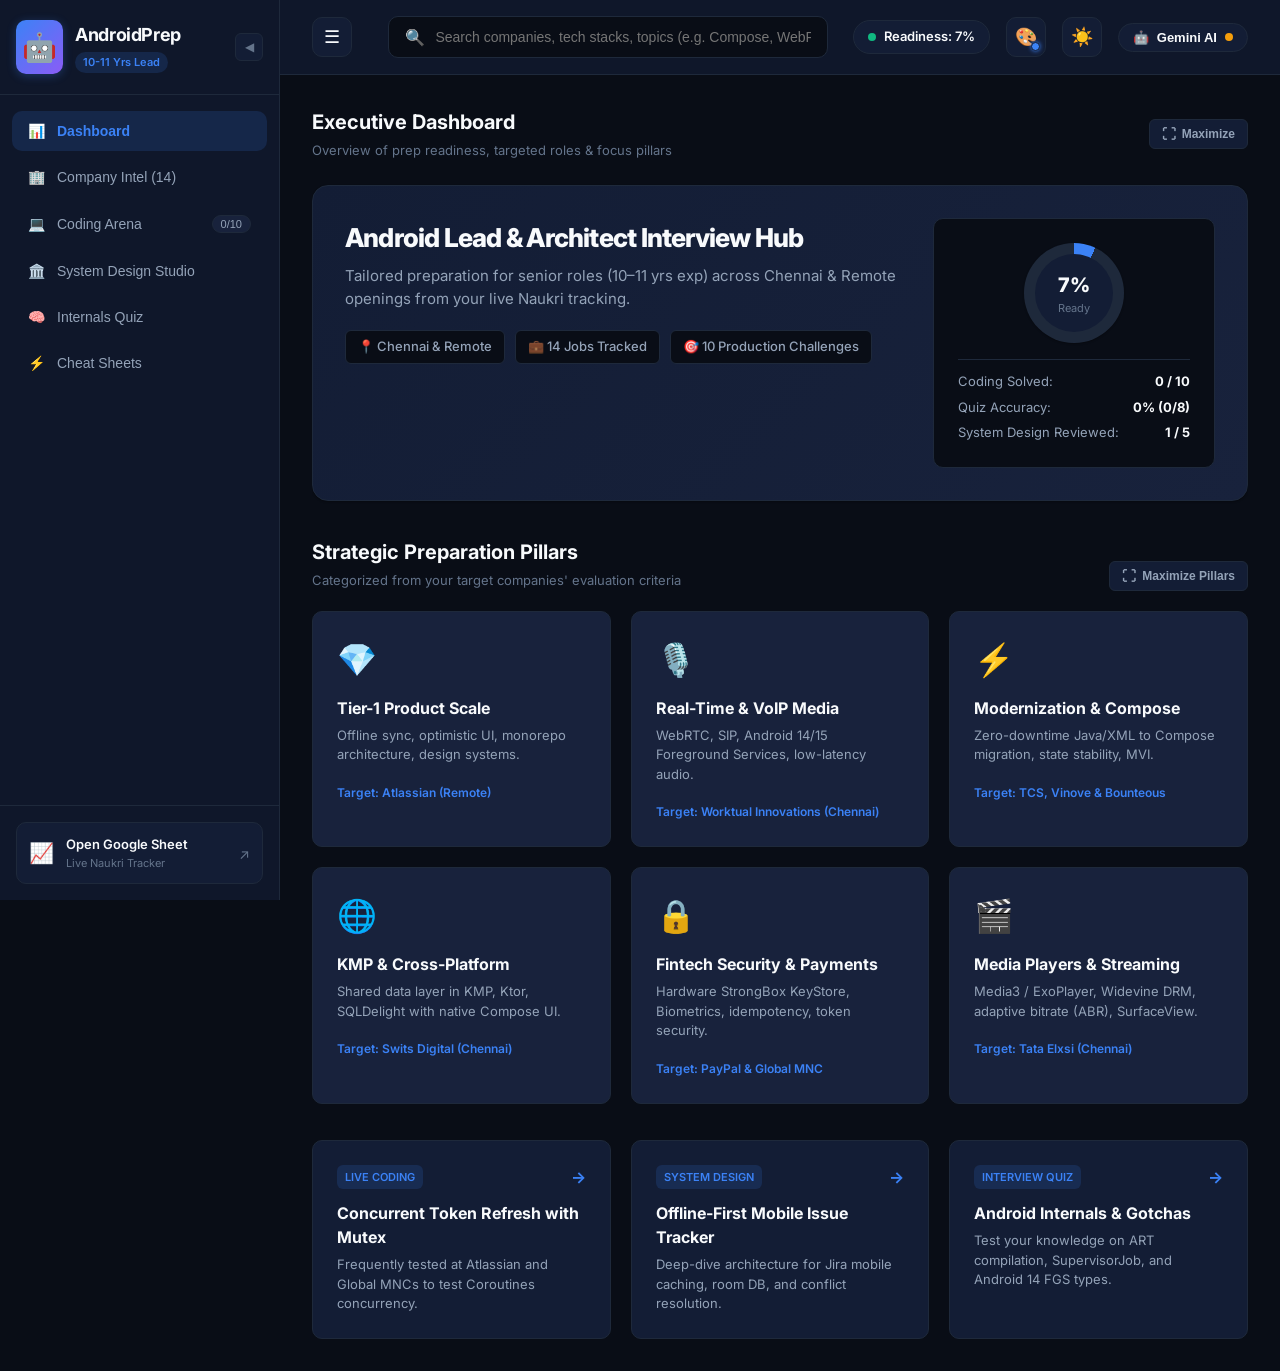
==== android_prep_app/index.html @ 3e5e05a3 "fix(gemini): update model to gemini-2.5-flash-lite, add header auth and local proxy fallback" ====
<!DOCTYPE html>
<html lang="en" data-theme="dark">
<head>
  <meta charset="UTF-8">
  <meta name="viewport" content="width=device-width, initial-scale=1.0, viewport-fit=cover">
  <title>Android Lead & Staff Interview Prep Studio</title>
  <link rel="stylesheet" href="styles.css?v=3">
  <link rel="preconnect" href="https://fonts.googleapis.com">
  <link rel="preconnect" href="https://fonts.gstatic.com" crossorigin>
  <link href="https://fonts.googleapis.com/css2?family=Inter:wght@400;500;600;700;800&family=JetBrains+Mono:wght@400;500;700&display=swap" rel="stylesheet">
</head>
<body>
  <!-- App Layout Container -->
  <div class="app-layout">
    
    <!-- Sidebar Navigation -->
    <aside class="sidebar" id="appSidebar">
      <div class="sidebar-header">
        <div class="brand">
          <div class="brand-icon">🤖</div>
          <div class="brand-info">
            <h2>AndroidPrep</h2>
            <span class="badge badge-lead">10-11 Yrs Lead</span>
          </div>
        </div>
        <button id="sidebarCollapseBtn" class="sidebar-toggle-btn" title="Collapse sidebar menu (Alt+B)" aria-label="Collapse sidebar" onclick="toggleSidebar()">
          <span class="toggle-icon">◀</span>
        </button>
      </div>

      <nav class="nav-menu" role="tablist">
        <button class="nav-item active" data-tab="dashboard" role="tab" aria-selected="true" title="Dashboard" data-tooltip="Dashboard" onclick="switchTab('dashboard')">
          <span class="nav-icon">📊</span>
          <span class="nav-label"><span class="full-label">Dashboard</span><span class="short-label">Home</span></span>
        </button>
        <button class="nav-item" data-tab="companies" role="tab" aria-selected="false" title="Company Intel" data-tooltip="Company Intel" onclick="switchTab('companies')">
          <span class="nav-icon">🏢</span>
          <span class="nav-label"><span class="full-label" id="companyNavLabel">Company Intel (14)</span><span class="short-label">Intel</span></span>
        </button>
        <button class="nav-item" data-tab="coding" role="tab" aria-selected="false" title="Coding Arena" data-tooltip="Coding Arena" onclick="switchTab('coding')">
          <span class="nav-icon">💻</span>
          <span class="nav-label"><span class="full-label">Coding Arena</span><span class="short-label">Coding</span></span>
          <span class="nav-counter" id="solvedCounter">0/10</span>
        </button>
        <button class="nav-item" data-tab="system-design" role="tab" aria-selected="false" title="System Design Studio" data-tooltip="System Design" onclick="switchTab('system-design')">
          <span class="nav-icon">🏛️</span>
          <span class="nav-label"><span class="full-label">System Design Studio</span><span class="short-label">Design</span></span>
        </button>
        <button class="nav-item" data-tab="quiz" role="tab" aria-selected="false" title="Internals Quiz" data-tooltip="Internals Quiz" onclick="switchTab('quiz')">
          <span class="nav-icon">🧠</span>
          <span class="nav-label"><span class="full-label">Internals Quiz</span><span class="short-label">Quiz</span></span>
        </button>
        <button class="nav-item" data-tab="cheatsheet" role="tab" aria-selected="false" title="Cheat Sheets" data-tooltip="Cheat Sheets" onclick="switchTab('cheatsheet')">
          <span class="nav-icon">⚡</span>
          <span class="nav-label"><span class="full-label">Cheat Sheets</span><span class="short-label">Cheats</span></span>
        </button>
      </nav>

      <div class="sidebar-footer">
        <a href="https://docs.google.com/spreadsheets/d/1YkA9gZH8PYWQV1GyPNQLYX9Eh6oAXiYPw1uWs2oLaDw/edit" target="_blank" rel="noopener noreferrer" class="sheet-link-btn" title="Open Google Sheet">
          <span class="sheet-icon">📈</span>
          <div class="sheet-text">
            <strong>Open Google Sheet</strong>
            <small>Live Naukri Tracker</small>
          </div>
          <span class="ext-arrow">↗</span>
        </a>
      </div>
    </aside>

    <!-- Main Content Area -->
    <main class="main-content">
      
      <!-- Top Action Bar -->
      <header class="top-bar">
        <button id="topbarMenuBtn" class="icon-btn topbar-menu-btn" title="Toggle Navigation Sidebar (Alt+B)" aria-label="Toggle Sidebar" onclick="toggleSidebar()">
          <span class="hamburger-icon">☰</span>
        </button>

        <div class="mobile-brand-bar">
          <div class="brand">
            <div class="brand-icon">🤖</div>
            <div class="brand-info">
              <h2>AndroidPrep</h2>
              <span class="badge badge-lead">10-11 Yrs Lead</span>
            </div>
          </div>
          <a href="https://docs.google.com/spreadsheets/d/1YkA9gZH8PYWQV1GyPNQLYX9Eh6oAXiYPw1uWs2oLaDw/edit" target="_blank" rel="noopener noreferrer" class="mobile-sheet-btn" title="Open Google Sheet">
            <span>📈 Sheet</span>
            <span>↗</span>
          </a>
        </div>

        <div class="search-box">
          <span class="search-icon">🔍</span>
          <input type="text" id="globalSearch" placeholder="Search companies, tech stacks, topics (e.g. Compose, WebRTC, KMP)...">
        </div>

        <div class="top-actions">
          <div class="readiness-pill">
            <span class="pulse-dot"></span>
            <span id="readinessScoreText">Readiness: 35%</span>
          </div>

          <!-- Color Palette Picker Dropdown -->
          <div class="palette-picker-wrapper">
            <button id="palettePickerBtn" class="icon-btn palette-btn" title="Choose Color Theme" aria-label="Choose Color Theme" aria-expanded="false" onclick="togglePaletteDropdown(event)">
              <span class="palette-icon">🎨</span>
              <span class="current-color-dot" id="currentColorDot"></span>
            </button>
            <div class="palette-dropdown" id="paletteDropdown" role="menu" aria-label="Color Variations">
              <div class="palette-dropdown-header">Color Variation</div>
              <div class="palette-options">
                <button class="palette-option-btn active" data-palette="blue" role="menuitem" onclick="setThemeColor('blue')">
                  <span class="palette-swatch" style="background: #3b82f6;"></span>
                  <span class="palette-label">Tech Blue</span>
                  <span class="palette-check">✓</span>
                </button>
                <button class="palette-option-btn" data-palette="emerald" role="menuitem" onclick="setThemeColor('emerald')">
                  <span class="palette-swatch" style="background: #10b981;"></span>
                  <span class="palette-label">Android Emerald</span>
                  <span class="palette-check">✓</span>
                </button>
                <button class="palette-option-btn" data-palette="violet" role="menuitem" onclick="setThemeColor('violet')">
                  <span class="palette-swatch" style="background: #a855f7;"></span>
                  <span class="palette-label">Jetpack Violet</span>
                  <span class="palette-check">✓</span>
                </button>
                <button class="palette-option-btn" data-palette="amber" role="menuitem" onclick="setThemeColor('amber')">
                  <span class="palette-swatch" style="background: #f59e0b;"></span>
                  <span class="palette-label">Sunset Amber</span>
                  <span class="palette-check">✓</span>
                </button>
                <button class="palette-option-btn" data-palette="rose" role="menuitem" onclick="setThemeColor('rose')">
                  <span class="palette-swatch" style="background: #f43f5e;"></span>
                  <span class="palette-label">Crimson Rose</span>
                  <span class="palette-check">✓</span>
                </button>
                <button class="palette-option-btn" data-palette="cyan" role="menuitem" onclick="setThemeColor('cyan')">
                  <span class="palette-swatch" style="background: #06b6d4;"></span>
                  <span class="palette-label">Cyber Cyan</span>
                  <span class="palette-check">✓</span>
                </button>
              </div>
            </div>
          </div>
          
          <button id="themeToggleBtn" class="icon-btn" title="Toggle Theme" aria-label="Toggle Dark/Light Mode" onclick="toggleTheme()">
            <span class="theme-icon">🌙</span>
          </button>

          <button id="geminiKeyBtn" class="ai-key-btn" title="Configure Gemini API Key (BYOK)" aria-label="Configure Gemini API Key" onclick="openGeminiModal()">
            <span class="ai-btn-icon">🤖</span>
            <span class="ai-btn-label">Gemini AI</span>
            <span class="ai-status-indicator" id="geminiStatusDot" title="Key not configured"></span>
          </button>
        </div>
      </header>

      <!-- Views Wrapper -->
      <div class="views-wrapper">
        
        <!-- Tab 1: Dashboard -->
        <section id="dashboardView" class="view-panel active">
          <div class="view-section-header">
            <div>
              <h2 style="font-size: 20px; font-weight: 700;">Executive Dashboard</h2>
              <span style="font-size: 13px; color: var(--text-muted);">Overview of prep readiness, targeted roles & focus pillars</span>
            </div>
            <button class="section-maximize-btn" onclick="toggleMaximize('#dashboardView', 'Dashboard Overview')" title="Maximize Dashboard to Declutter">
              <span class="max-icon">⛶</span>
              <span class="max-label">Maximize</span>
            </button>
          </div>

          <div class="dashboard-hero">
            <div class="hero-content">
              <h1>Android Lead & Architect Interview Hub</h1>
              <p>Tailored preparation for senior roles (10–11 yrs exp) across Chennai & Remote openings from your live Naukri tracking.</p>
              <div class="hero-tags">
                <span class="tag">📍 Chennai & Remote</span>
                <span class="tag" id="heroJobsCount">💼 14 Jobs Tracked</span>
                <span class="tag">🎯 10 Production Challenges</span>
              </div>
            </div>
            <div class="readiness-card">
              <div class="progress-circle" id="dashboardProgressRing">
                <div class="progress-inner">
                  <span class="progress-value" id="progressPercent">0%</span>
                  <span class="progress-label">Ready</span>
                </div>
              </div>
              <div class="progress-stats">
                <div class="stat-row"><span>Coding Solved:</span> <strong id="statCodingCount">0 / 10</strong></div>
                <div class="stat-row"><span>Quiz Accuracy:</span> <strong id="statQuizScore">0%</strong></div>
                <div class="stat-row"><span>System Design Reviewed:</span> <strong id="statHldCount">0 / 5</strong></div>
              </div>
            </div>
          </div>

          <!-- Strategic Pillars Grid -->
          <div class="section-title" style="display: flex; justify-content: space-between; align-items: flex-end; flex-wrap: wrap; gap: 8px;">
            <div>
              <h3>Strategic Preparation Pillars</h3>
              <span class="subtext">Categorized from your target companies' evaluation criteria</span>
            </div>
            <button class="section-maximize-btn" onclick="toggleMaximize('.pillars-grid', 'Strategic Preparation Pillars')" title="Maximize Strategic Pillars">
              <span class="max-icon">⛶</span> Maximize Pillars
            </button>
          </div>

          <div class="pillars-grid">
            <div class="pillar-card" data-filter="Tier-1 Product">
              <div class="pillar-icon">💎</div>
              <h4>Tier-1 Product Scale</h4>
              <p>Offline sync, optimistic UI, monorepo architecture, design systems.</p>
              <span class="pillar-target">Target: Atlassian (Remote)</span>
            </div>
            <div class="pillar-card" data-filter="VoIP / SIP">
              <div class="pillar-icon">🎙️</div>
              <h4>Real-Time & VoIP Media</h4>
              <p>WebRTC, SIP, Android 14/15 Foreground Services, low-latency audio.</p>
              <span class="pillar-target">Target: Worktual Innovations (Chennai)</span>
            </div>
            <div class="pillar-card" data-filter="Compose Migration">
              <div class="pillar-icon">⚡</div>
              <h4>Modernization & Compose</h4>
              <p>Zero-downtime Java/XML to Compose migration, state stability, MVI.</p>
              <span class="pillar-target">Target: TCS, Vinove & Bounteous</span>
            </div>
            <div class="pillar-card" data-filter="Kotlin Multiplatform">
              <div class="pillar-icon">🌐</div>
              <h4>KMP & Cross-Platform</h4>
              <p>Shared data layer in KMP, Ktor, SQLDelight with native Compose UI.</p>
              <span class="pillar-target">Target: Swits Digital (Chennai)</span>
            </div>
            <div class="pillar-card" data-filter="Fintech Security">
              <div class="pillar-icon">🔒</div>
              <h4>Fintech Security & Payments</h4>
              <p>Hardware StrongBox KeyStore, Biometrics, idempotency, token security.</p>
              <span class="pillar-target">Target: PayPal & Global MNC</span>
            </div>
            <div class="pillar-card" data-filter="ExoPlayer">
              <div class="pillar-icon">🎬</div>
              <h4>Media Players & Streaming</h4>
              <p>Media3 / ExoPlayer, Widevine DRM, adaptive bitrate (ABR), SurfaceView.</p>
              <span class="pillar-target">Target: Tata Elxsi (Chennai)</span>
            </div>
          </div>

          <!-- Quick Actions Grid -->
          <div class="quick-actions-grid">
            <div class="action-card" onclick="switchTab('coding')">
              <div class="action-header">
                <span class="action-badge">Live Coding</span>
                <span class="action-arrow">→</span>
              </div>
              <h4>Concurrent Token Refresh with Mutex</h4>
              <p>Frequently tested at Atlassian and Global MNCs to test Coroutines concurrency.</p>
            </div>

            <div class="action-card" onclick="switchTab('system-design')">
              <div class="action-header">
                <span class="action-badge">System Design</span>
                <span class="action-arrow">→</span>
              </div>
              <h4>Offline-First Mobile Issue Tracker</h4>
              <p>Deep-dive architecture for Jira mobile caching, room DB, and conflict resolution.</p>
            </div>

            <div class="action-card" onclick="switchTab('quiz')">
              <div class="action-header">
                <span class="action-badge">Interview Quiz</span>
                <span class="action-arrow">→</span>
              </div>
              <h4>Android Internals & Gotchas</h4>
              <p>Test your knowledge on ART compilation, SupervisorJob, and Android 14 FGS types.</p>
            </div>
          </div>
        </section>

        <!-- Tab 2: Company Intel -->
        <section id="companiesView" class="view-panel">
          <div class="view-header">
            <div>
              <h2>Target Companies & Interview Pipelines</h2>
              <p>Round-by-round interview stages, targeted tech stack, and evaluation criteria for each firm.</p>
            </div>
            <div class="filter-controls">
              <select id="companyLocationFilter" class="select-dropdown">
                <option value="all">All Locations</option>
                <option value="Remote">Remote Only</option>
                <option value="Chennai">Chennai Only</option>
              </select>
              <select id="companyPriorityFilter" class="select-dropdown">
                <option value="all">All Priorities</option>
                <option value="Top Priority">Top Priority (Staff Track)</option>
                <option value="High">High Priority Only</option>
                <option value="Medium-High">Medium-High</option>
              </select>
              <button class="section-maximize-btn" onclick="toggleMaximize('#companiesView', 'Company Intel & Pipelines')" title="Maximize Company Intel to Declutter">
                <span class="max-icon">⛶</span>
                <span class="max-label">Maximize</span>
              </button>
            </div>
          </div>

          <div class="companies-grid" id="companiesContainer">
            <!-- Dynamically populated via app.js -->
          </div>
        </section>

        <!-- Tab 3: Coding Arena -->
        <section id="codingView" class="view-panel">
          <div class="view-section-header">
            <div>
              <h2 style="font-size: 20px; font-weight: 700;">Lead Coding Arena</h2>
              <span style="font-size: 13px; color: var(--text-muted);">Production Kotlin challenges: Concurrency, Coroutines, Custom Modifiers</span>
            </div>
            <button class="section-maximize-btn" onclick="toggleMaximize('#codingView', 'Coding Arena')" title="Maximize Coding Arena View">
              <span class="max-icon">⛶</span>
              <span class="max-label">Maximize View</span>
            </button>
          </div>

          <div class="coding-layout">
            <!-- Problem Selector Sidebar -->
            <div class="challenge-sidebar">
              <div class="challenge-header">
                <h3>Lead Coding Challenges</h3>
                <span class="challenge-subtitle">Real-world production problems</span>
              </div>
              <div class="challenge-list" id="challengeList">
                <!-- Dynamically populated -->
              </div>
            </div>

            <!-- Coding Playground Area -->
            <div class="challenge-main" id="challengeMain">
              <!-- Dynamically populated based on active challenge -->
            </div>
          </div>
        </section>

        <!-- Tab 4: System Design Studio -->
        <section id="system-designView" class="view-panel">
          <div class="view-header">
            <div>
              <h2>Mobile High-Level System Design (HLD)</h2>
              <p>Production architectural blueprints, layered design, and trade-off considerations.</p>
            </div>
            <div style="display: flex; gap: 10px; align-items: center; flex-wrap: wrap;">
              <div class="hld-tabs" id="hldTabs">
                <!-- Dynamically populated -->
              </div>
              <button class="section-maximize-btn" onclick="toggleMaximize('#system-designView', 'System Design Studio')" title="Maximize System Design Studio">
                <span class="max-icon">⛶</span>
                <span class="max-label">Maximize View</span>
              </button>
            </div>
          </div>

          <div class="hld-content-area" id="hldContent">
            <!-- Dynamically populated -->
          </div>
        </section>

        <!-- Tab 5: Internals Quiz -->
        <section id="quizView" class="view-panel">
          <div class="quiz-container">
            <div class="quiz-header">
              <div>
                <h2>Android & Kotlin Lead Interview Quiz</h2>
                <p>Timed mock assessment on runtime internals, coroutines semantics, and memory profiling.</p>
              </div>
              <div style="display: flex; gap: 10px; align-items: center;">
                <div class="quiz-score-badge" id="quizStatusBadge">
                  Question <span id="currentQuestionNum">1</span> of <span id="totalQuestionsNum">6</span>
                </div>
                <button class="section-maximize-btn" onclick="toggleMaximize('.quiz-container', 'Internals Quiz Exam Focus')" title="Maximize Quiz Exam to Declutter">
                  <span class="max-icon">⛶</span>
                  <span class="max-label">Focus Exam</span>
                </button>
              </div>
            </div>

            <div class="quiz-card" id="quizCard">
              <!-- Dynamically populated -->
            </div>
          </div>
        </section>

        <!-- Tab 6: Cheat Sheets -->
        <section id="cheatsheetView" class="view-panel">
          <div class="view-header">
            <div>
              <h2>Lead Engineer Fast Reference Cards</h2>
              <p>Key syntax, pitfalls, and architectural principles to review before an interview.</p>
            </div>
            <button class="section-maximize-btn" onclick="toggleMaximize('#cheatsheetView', 'Cheat Sheets Reference')" title="Maximize Cheat Sheets to Declutter">
              <span class="max-icon">⛶</span>
              <span class="max-label">Maximize</span>
            </button>
          </div>

          <div class="cheatsheet-grid">
            <div class="cheat-card" id="cheatCompose">
              <div class="cheat-header">
                <div style="display: flex; align-items: center; gap: 10px;">
                  <span class="cheat-icon">🔄</span>
                  <h3>Compose Stability & Skipping Rules</h3>
                </div>
                <button class="section-maximize-btn" onclick="toggleMaximize('#cheatCompose', 'Compose Stability & Skipping')" title="Maximize Card to Declutter">
                  <span class="max-icon">⛶</span>
                </button>
              </div>
              <ul class="cheat-list">
                <li><strong>List&lt;T&gt; is UNSTABLE:</strong> Standard interfaces cannot guarantee immutability. Use <code>ImmutableList&lt;T&gt;</code> or annotate data classes with <code>@Immutable</code>.</li>
                <li><strong>Unstable Lambdas:</strong> Inline lambdas recreate instances on every recomposition. Use <code>remember(key) { { action() } }</code> or method references.</li>
                <li><strong>derivedStateOf:</strong> Use when an input state updates frequently (e.g., scroll pixels) but the UI only cares about a threshold (e.g., <code>offset > 50</code>).</li>
                <li><strong>Phase Skipping:</strong> Defer state reads to Layout or Draw phase (using <code>Modifier.offset { ... }</code>) to bypass composition phase entirely.</li>
              </ul>
            </div>

            <div class="cheat-card" id="cheatCoroutines">
              <div class="cheat-header">
                <div style="display: flex; align-items: center; gap: 10px;">
                  <span class="cheat-icon">🧵</span>
                  <h3>Coroutines & Structured Concurrency</h3>
                </div>
                <button class="section-maximize-btn" onclick="toggleMaximize('#cheatCoroutines', 'Coroutines & Structured Concurrency')" title="Maximize Card to Declutter">
                  <span class="max-icon">⛶</span>
                </button>
              </div>
              <ul class="cheat-list">
                <li><strong>Job vs SupervisorJob:</strong> In standard <code>Job</code>, any child failure cancels the parent and siblings. <code>SupervisorJob</code> isolates failures to the failing child only.</li>
                <li><strong>CoroutineExceptionHandler:</strong> Only works on top-level root coroutines launched with <code>launch</code>; ignored if passed to child coroutines.</li>
                <li><strong>StateFlow vs SharedFlow:</strong> <code>StateFlow</code> always has an initial value, replays 1, and filters duplicates (distinctUntilChanged). <code>SharedFlow</code> is for one-time events without replay.</li>
                <li><strong>Mutex vs Synchronized:</strong> Always use <code>Mutex.withLock</code> in coroutines to suspend rather than block OS threads.</li>
              </ul>
            </div>

            <div class="cheat-card" id="cheatPlatform">
              <div class="cheat-header">
                <div style="display: flex; align-items: center; gap: 10px;">
                  <span class="cheat-icon">📱</span>
                  <h3>Android 14 & 15 Platform Changes</h3>
                </div>
                <button class="section-maximize-btn" onclick="toggleMaximize('#cheatPlatform', 'Android 14 & 15 Platform Changes')" title="Maximize Card to Declutter">
                  <span class="max-icon">⛶</span>
                </button>
              </div>
              <ul class="cheat-list">
                <li><strong>Strict FGS Types:</strong> Foreground Services MUST declare explicit <code>foregroundServiceType</code> in both AndroidManifest and in <code>startForeground()</code>.</li>
                <li><strong>16 KB Page Size:</strong> Android 15 introduces 16 KB memory page size support. Native C++/JNI libraries must be recompiled with 16KB alignment.</li>
                <li><strong>Predictive Back Animation:</strong> Requires <code>android:enableOnBackInvokedCallback="true"</code> and migrating to <code>BackHandler</code> in Compose.</li>
                <li><strong>Doze & App Standby:</strong> Network requests during Doze require high-priority FCM messages or expedited WorkManager jobs.</li>
              </ul>
            </div>

            <div class="cheat-card" id="cheatSecurity">
              <div class="cheat-header">
                <div style="display: flex; align-items: center; gap: 10px;">
                  <span class="cheat-icon">🛡️</span>
                  <h3>OWASP Mobile Top 10 Security Checklist</h3>
                </div>
                <button class="section-maximize-btn" onclick="toggleMaximize('#cheatSecurity', 'OWASP Mobile Top 10 Security')" title="Maximize Card to Declutter">
                  <span class="max-icon">⛶</span>
                </button>
              </div>
              <ul class="cheat-list">
                <li><strong>Android Keystore:</strong> Generate cryptographic AES-GCM keys inside hardware-backed TEE / StrongBox; never hardcode salt or keys in source code.</li>
                <li><strong>Certificate Pinning:</strong> Configure pin sets in <code>res/xml/network_security_config.xml</code> with backup pins to avoid app breakage on cert expiry.</li>
                <li><strong>Database Encryption:</strong> Use SQLCipher with Room DB, deriving the database encryption passphrase dynamically using Keystore.</li>
                <li><strong>Root & Anti-Tamper:</strong> Check for test-keys build tags, su binaries, and implement Play Integrity API for server-side attestation.</li>
              </ul>
            </div>
          </div>
        </section>

      </div>
    </main>

  </div>




  <!-- Gemini API Key Settings Dialog (BYOK) -->
  <dialog id="geminiModal" class="modal-dialog">
    <div class="modal-content">
      <div class="modal-header">
        <div class="modal-title">
          <span class="modal-icon">🤖</span>
          <div>
            <h3>Gemini AI Settings (Bring Your Own Key)</h3>
            <small style="color: var(--text-muted); font-size: 12px;">Zero server tracking. Key is kept strictly in your local browser.</small>
          </div>
        </div>
        <button type="button" class="modal-close-btn" id="closeGeminiModalBtn" aria-label="Close" onclick="closeGeminiModal()">&times;</button>
      </div>

      <div class="modal-body">
        <div class="ai-modal-intro">
          <p>
            Power interactive coding reviews, staff interview grilling, and concurrency deep-dives using <strong>Google Gemini API</strong>.
          </p>
          <div class="ai-security-callout">
            <span class="callout-icon">🔒</span>
            <div class="callout-text">
              <strong>100% Client-Side & Free Tier Compatible:</strong>
              Your API key is saved solely in your browser's <code>localStorage</code> and transmitted directly to Google's API endpoints. It is never stored on GitHub Pages or any intermediate server.
            </div>
          </div>
        </div>

        <div class="ai-form-group">
          <label for="geminiApiKeyInput">
            <strong>Gemini API Key:</strong>
            <a href="https://aistudio.google.com/app/apikey" target="_blank" rel="noopener noreferrer" class="ext-link">
              Get Free Key from Google AI Studio ↗
            </a>
          </label>
          <div class="ai-input-wrapper">
            <input type="password" id="geminiApiKeyInput" placeholder="AIzaSy..." autocomplete="off" spellcheck="false">
            <button type="button" class="btn-toggle-eye" id="toggleApiKeyVisibility" title="Show / Hide Key">👁️</button>
          </div>
          <span class="input-hint" id="apiKeyStatusHint">No key configured.</span>
        </div>

        <div class="ai-form-group">
          <label for="geminiModelSelect"><strong>Gemini Model:</strong></label>
          <select id="geminiModelSelect" class="ai-select">
            <option value="gemini-2.5-flash-lite">Gemini 2.5 Flash Lite (Recommended - Fast & Stable)</option>
            <option value="gemini-3-flash-preview">Gemini 3 Flash Preview (Next-Gen)</option>
            <option value="gemini-3.8-flash">Gemini 3.8 Flash (High Capability)</option>
            <option value="gemini-flash-latest">Gemini Flash Latest</option>
          </select>
        </div>

        <div id="geminiTestResult" class="ai-test-result" style="display: none;"></div>
      </div>

      <div class="modal-footer" style="display: flex; justify-content: space-between; align-items: center;">
        <button type="button" class="btn-sm btn-secondary" id="clearGeminiKeyBtn">Remove Key</button>
        <div style="display: flex; gap: 8px;">
          <button type="button" class="btn-sm btn-secondary" id="testGeminiKeyBtn">⚡ Test Connection</button>
          <button type="button" class="btn-sm btn-primary" id="saveGeminiKeyBtn">Save & Apply</button>
        </div>
      </div>
    </div>
  </dialog>

  <!-- Scripts -->
  <script src="data.js?v=1.0.2"></script>
  <script src="gemini-service.js?v=1.0.2"></script>
  <script src="app.js?v=1.0.2"></script>
</body>
</html>
---- android_prep_app/styles.css ----
/* Modern CSS Variables & Theming */
:root {
  --font-sans: 'Inter', -apple-system, BlinkMacSystemFont, 'Segoe UI', Roboto, sans-serif;
  --font-mono: 'JetBrains Mono', 'Fira Code', monospace;

  /* Light Theme */
  --bg-body: #f8fafc;
  --bg-sidebar: #ffffff;
  --bg-surface: #ffffff;
  --bg-card: #ffffff;
  --bg-code: #0f172a;
  --text-primary: #0f172a;
  --text-secondary: #475569;
  --text-muted: #94a3b8;
  --border: #e2e8f0;
  --border-focus: #2563eb;
  
  --accent-primary: #2563eb;
  --accent-hover: #1d4ed8;
  --accent-light: #eff6ff;
  --accent-glow: rgba(37, 99, 235, 0.25);
  --success: #10b981;
  --success-light: #ecfdf5;
  --warning: #f59e0b;
  --warning-light: #fffbeb;
  --danger: #ef4444;
  --danger-light: #fef2f2;
  
  --shadow-sm: 0 1px 2px 0 rgb(0 0 0 / 0.05);
  --shadow-md: 0 4px 6px -1px rgb(0 0 0 / 0.1), 0 2px 4px -2px rgb(0 0 0 / 0.1);
  --shadow-lg: 0 10px 15px -3px rgb(0 0 0 / 0.1), 0 4px 6px -4px rgb(0 0 0 / 0.1);
  --radius-sm: 6px;
  --radius-md: 10px;
  --radius-lg: 16px;
  --transition: all 0.2s cubic-bezier(0.4, 0, 0.2, 1);
}

/* Color Palettes - Light Theme */
:root[data-color="blue"], [data-color="blue"] {
  --accent-primary: #2563eb;
  --accent-hover: #1d4ed8;
  --accent-light: #eff6ff;
  --border-focus: #2563eb;
  --accent-glow: rgba(37, 99, 235, 0.25);
}
:root[data-color="emerald"], [data-color="emerald"] {
  --accent-primary: #059669;
  --accent-hover: #047857;
  --accent-light: #ecfdf5;
  --border-focus: #059669;
  --accent-glow: rgba(5, 150, 105, 0.25);
}
:root[data-color="violet"], [data-color="violet"] {
  --accent-primary: #7c3aed;
  --accent-hover: #6d28d9;
  --accent-light: #f5f3ff;
  --border-focus: #7c3aed;
  --accent-glow: rgba(124, 58, 237, 0.25);
}
:root[data-color="amber"], [data-color="amber"] {
  --accent-primary: #d97706;
  --accent-hover: #b45309;
  --accent-light: #fffbeb;
  --border-focus: #d97706;
  --accent-glow: rgba(217, 119, 6, 0.25);
}
:root[data-color="rose"], [data-color="rose"] {
  --accent-primary: #e11d48;
  --accent-hover: #be123c;
  --accent-light: #fff1f2;
  --border-focus: #e11d48;
  --accent-glow: rgba(225, 29, 72, 0.25);
}
:root[data-color="cyan"], [data-color="cyan"] {
  --accent-primary: #0891b2;
  --accent-hover: #0e7490;
  --accent-light: #ecfeff;
  --border-focus: #0891b2;
  --accent-glow: rgba(8, 145, 178, 0.25);
}

[data-theme="dark"] {
  --bg-body: #090d16;
  --bg-sidebar: #0f172a;
  --bg-surface: #131d35;
  --bg-card: #18223c;
  --bg-code: #070a13;
  --text-primary: #f8fafc;
  --text-secondary: #94a3b8;
  --text-muted: #64748b;
  --border: #1e293b;
  --border-focus: #60a5fa;

  --accent-primary: #3b82f6;
  --accent-hover: #60a5fa;
  --accent-light: rgba(59, 130, 246, 0.15);
  --accent-glow: rgba(59, 130, 246, 0.35);
  --success: #10b981;
  --success-light: rgba(16, 185, 129, 0.15);
  --warning: #f59e0b;
  --warning-light: rgba(245, 158, 11, 0.15);
  --danger: #ef4444;
  --danger-light: rgba(239, 68, 68, 0.15);

  --shadow-sm: 0 1px 2px 0 rgb(0 0 0 / 0.3);
  --shadow-md: 0 4px 6px -1px rgb(0 0 0 / 0.4);
  --shadow-lg: 0 10px 15px -3px rgb(0 0 0 / 0.5);
}

/* Color Palettes - Dark Theme */
[data-theme="dark"][data-color="blue"] {
  --accent-primary: #3b82f6;
  --accent-hover: #60a5fa;
  --accent-light: rgba(59, 130, 246, 0.15);
  --border-focus: #3b82f6;
  --accent-glow: rgba(59, 130, 246, 0.35);
}
[data-theme="dark"][data-color="emerald"] {
  --accent-primary: #10b981;
  --accent-hover: #34d399;
  --accent-light: rgba(16, 185, 129, 0.18);
  --border-focus: #10b981;
  --accent-glow: rgba(16, 185, 129, 0.35);
}
[data-theme="dark"][data-color="violet"] {
  --accent-primary: #a855f7;
  --accent-hover: #c084fc;
  --accent-light: rgba(168, 85, 247, 0.18);
  --border-focus: #a855f7;
  --accent-glow: rgba(168, 85, 247, 0.35);
}
[data-theme="dark"][data-color="amber"] {
  --accent-primary: #f59e0b;
  --accent-hover: #fbbf24;
  --accent-light: rgba(245, 158, 11, 0.18);
  --border-focus: #f59e0b;
  --accent-glow: rgba(245, 158, 11, 0.35);
}
[data-theme="dark"][data-color="rose"] {
  --accent-primary: #f43f5e;
  --accent-hover: #fb7185;
  --accent-light: rgba(244, 63, 94, 0.18);
  --border-focus: #f43f5e;
  --accent-glow: rgba(244, 63, 94, 0.35);
}
[data-theme="dark"][data-color="cyan"] {
  --accent-primary: #06b6d4;
  --accent-hover: #22d3ee;
  --accent-light: rgba(6, 182, 212, 0.18);
  --border-focus: #06b6d4;
  --accent-glow: rgba(6, 182, 212, 0.35);
}

/* Reset & Base */
*, *::before, *::after {
  box-sizing: border-box;
  margin: 0;
  padding: 0;
}

html {
  width: 100%;
  max-width: 100vw;
  overflow-x: hidden;
  -webkit-text-size-adjust: 100%;
}

body {
  font-family: var(--font-sans);
  background-color: var(--bg-body);
  color: var(--text-primary);
  line-height: 1.5;
  -webkit-font-smoothing: antialiased;
  width: 100%;
  max-width: 100vw;
  overflow-x: hidden;
  position: relative;
}

/* Layout */
.app-layout {
  display: flex;
  min-height: 100vh;
  width: 100%;
  max-width: 100vw;
  overflow-x: hidden;
  min-width: 0;
}

/* Containers & Code Blocks Strict Width Containment */
pre,
code,
.code-editor-box,
.code-display,
.hld-diagram-box,
.hld-card,
.challenge-main,
.challenge-sidebar,
.problem-desc,
.dashboard-hero,
.readiness-card,
.company-card,
.quiz-card {
  max-width: 100%;
  min-width: 0;
  box-sizing: border-box;
}

pre {
  overflow-x: auto;
  -webkit-overflow-scrolling: touch;
}

/* Sidebar */
.sidebar {
  width: 280px;
  background-color: var(--bg-sidebar);
  border-right: 1px solid var(--border);
  display: flex;
  flex-direction: column;
  flex-shrink: 0;
  position: sticky;
  top: 0;
  height: 100vh;
  z-index: 100;
  transition: width 0.25s cubic-bezier(0.4, 0, 0.2, 1);
}

.sidebar-header {
  padding: 20px 16px;
  border-bottom: 1px solid var(--border);
  display: flex;
  align-items: center;
  justify-content: space-between;
  gap: 8px;
  transition: padding 0.25s ease;
}

.brand {
  display: flex;
  align-items: center;
  gap: 12px;
  min-width: 0;
}

.brand-icon {
  font-size: 28px;
  background: linear-gradient(135deg, var(--accent-primary), #8b5cf6);
  padding: 6px;
  border-radius: var(--radius-md);
  box-shadow: 0 2px 10px rgba(59, 130, 246, 0.3);
  flex-shrink: 0;
}

.brand-info h2 {
  font-size: 18px;
  font-weight: 700;
  letter-spacing: -0.02em;
  white-space: nowrap;
}

.badge-lead {
  display: inline-block;
  font-size: 11px;
  font-weight: 600;
  padding: 2px 8px;
  border-radius: 999px;
  background: var(--accent-light);
  color: var(--accent-primary);
  margin-top: 2px;
  white-space: nowrap;
}

.sidebar-toggle-btn {
  background: var(--bg-surface);
  border: 1px solid var(--border);
  border-radius: var(--radius-sm);
  width: 28px;
  height: 28px;
  display: flex;
  align-items: center;
  justify-content: center;
  cursor: pointer;
  color: var(--text-muted);
  font-size: 12px;
  transition: var(--transition);
  flex-shrink: 0;
}

.sidebar-toggle-btn:hover {
  background: var(--accent-light);
  color: var(--accent-primary);
  border-color: var(--accent-primary);
}

.toggle-icon {
  display: inline-block;
  transition: transform 0.25s ease;
}

/* Sidebar Collapsed State (Desktop >960px) */
@media (min-width: 961px) {
  .sidebar.collapsed {
    width: 72px;
  }

  .sidebar.collapsed .sidebar-header {
    padding: 16px 8px;
    flex-direction: column;
    justify-content: center;
    gap: 12px;
  }

  .sidebar.collapsed .brand-info {
    display: none;
  }

  .sidebar.collapsed .brand {
    justify-content: center;
    gap: 0;
  }

  .sidebar.collapsed .brand-icon {
    font-size: 22px;
    padding: 4px;
  }

  .sidebar.collapsed .sidebar-toggle-btn .toggle-icon {
    transform: rotate(180deg);
  }

  .sidebar.collapsed .nav-menu {
    padding: 16px 8px;
  }

  .sidebar.collapsed .nav-item {
    padding: 12px 0;
    justify-content: center;
    position: relative;
  }

  .sidebar.collapsed .nav-item .nav-label,
  .sidebar.collapsed .nav-item .nav-counter {
    display: none !important;
  }

  .sidebar.collapsed .nav-item .nav-icon {
    font-size: 20px;
    margin: 0;
  }

  /* Tooltips in Collapsed Sidebar */
  .sidebar.collapsed .nav-item::after {
    content: attr(data-tooltip);
    position: absolute;
    left: calc(100% + 12px);
    top: 50%;
    transform: translateY(-50%) translateX(-4px);
    background: var(--bg-card);
    color: var(--text-primary);
    border: 1px solid var(--border);
    padding: 6px 12px;
    border-radius: var(--radius-sm);
    font-size: 12px;
    font-weight: 500;
    white-space: nowrap;
    pointer-events: none;
    opacity: 0;
    visibility: hidden;
    transition: opacity 0.15s ease, transform 0.15s ease;
    box-shadow: var(--shadow-md);
    z-index: 250;
  }

  .sidebar.collapsed .nav-item:hover::after {
    opacity: 1;
    visibility: visible;
    transform: translateY(-50%) translateX(0);
  }

  .sidebar.collapsed .sidebar-footer {
    padding: 16px 8px;
  }

  .sidebar.collapsed .sheet-link-btn {
    padding: 10px 0;
    justify-content: center;
    position: relative;
    gap: 0;
  }

  .sidebar.collapsed .sheet-text,
  .sidebar.collapsed .ext-arrow {
    display: none;
  }

  .sidebar.collapsed .sheet-link-btn::after {
    content: "Open Google Sheet";
    position: absolute;
    left: calc(100% + 12px);
    top: 50%;
    transform: translateY(-50%) translateX(-4px);
    background: var(--bg-card);
    color: var(--text-primary);
    border: 1px solid var(--border);
    padding: 6px 12px;
    border-radius: var(--radius-sm);
    font-size: 12px;
    font-weight: 500;
    white-space: nowrap;
    pointer-events: none;
    opacity: 0;
    visibility: hidden;
    transition: opacity 0.15s ease, transform 0.15s ease;
    box-shadow: var(--shadow-md);
    z-index: 250;
  }

  .sidebar.collapsed .sheet-link-btn:hover::after {
    opacity: 1;
    visibility: visible;
    transform: translateY(-50%) translateX(0);
  }
}

.nav-menu {
  flex: 1;
  padding: 16px 12px;
  display: flex;
  flex-direction: column;
  gap: 6px;
  overflow-y: auto;
}

.nav-item {
  display: flex;
  align-items: center;
  gap: 12px;
  padding: 12px 16px;
  background: transparent;
  border: none;
  border-radius: var(--radius-md);
  color: var(--text-secondary);
  font-size: 14px;
  font-weight: 500;
  cursor: pointer;
  text-align: left;
  transition: var(--transition);
  width: 100%;
  touch-action: manipulation;
  -webkit-tap-highlight-color: transparent;
  user-select: none;
}

.nav-item * {
  pointer-events: none;
}

.nav-item:hover {
  background: var(--bg-surface);
  color: var(--text-primary);
}

.nav-item.active {
  background: var(--accent-light);
  color: var(--accent-primary);
  font-weight: 600;
}

.short-label {
  display: none;
}

.full-label {
  display: inline;
}

.nav-counter {
  margin-left: auto;
  font-size: 11px;
  padding: 2px 8px;
  border-radius: 999px;
  background: var(--bg-card);
  color: var(--text-secondary);
  border: 1px solid var(--border);
}

.sidebar-footer {
  padding: 16px;
  border-top: 1px solid var(--border);
}

.sheet-link-btn {
  display: flex;
  align-items: center;
  gap: 12px;
  padding: 12px;
  background: var(--bg-surface);
  border: 1px solid var(--border);
  border-radius: var(--radius-md);
  text-decoration: none;
  color: var(--text-primary);
  transition: var(--transition);
}

.sheet-link-btn:hover {
  border-color: var(--accent-primary);
  transform: translateY(-1px);
  box-shadow: var(--shadow-sm);
}

.sheet-icon {
  font-size: 20px;
}

.sheet-text strong {
  display: block;
  font-size: 13px;
  font-weight: 600;
}

.sheet-text small {
  display: block;
  font-size: 11px;
  color: var(--text-muted);
}

.ext-arrow {
  margin-left: auto;
  color: var(--text-muted);
  font-size: 14px;
}

/* Main Content Area */
.main-content {
  flex: 1;
  display: flex;
  flex-direction: column;
  min-width: 0;
  max-width: 100%;
  overflow-y: auto;
  overflow-x: hidden;
}

.top-bar {
  display: flex;
  align-items: center;
  justify-content: space-between;
  padding: 16px 32px;
  background: var(--bg-sidebar);
  border-bottom: 1px solid var(--border);
  position: sticky;
  top: 0;
  z-index: 90;
  min-width: 0;
  max-width: 100%;
}

.search-box {
  display: flex;
  align-items: center;
  gap: 10px;
  background: var(--bg-body);
  border: 1px solid var(--border);
  border-radius: var(--radius-md);
  padding: 8px 16px;
  width: 100%;
  max-width: 440px;
  min-width: 0;
  transition: var(--transition);
}

.search-box:focus-within {
  border-color: var(--accent-primary);
  box-shadow: 0 0 0 3px var(--accent-light);
}

.search-box input {
  background: transparent;
  border: none;
  color: var(--text-primary);
  font-size: 14px;
  width: 100%;
  min-width: 0;
  outline: none;
}

.top-actions {
  display: flex;
  align-items: center;
  gap: 16px;
  min-width: 0;
  flex-shrink: 0;
}

.readiness-pill {
  display: flex;
  align-items: center;
  gap: 8px;
  padding: 6px 14px;
  background: var(--bg-surface);
  border: 1px solid var(--border);
  border-radius: 999px;
  font-size: 13px;
  font-weight: 600;
}

.pulse-dot {
  width: 8px;
  height: 8px;
  background: var(--success);
  border-radius: 50%;
  box-shadow: 0 0 0 0 rgba(16, 185, 129, 0.7);
  animation: pulse 2s infinite;
}

@keyframes pulse {
  0% { transform: scale(0.95); box-shadow: 0 0 0 0 rgba(16, 185, 129, 0.7); }
  70% { transform: scale(1); box-shadow: 0 0 0 6px rgba(16, 185, 129, 0); }
  100% { transform: scale(0.95); box-shadow: 0 0 0 0 rgba(16, 185, 129, 0); }
}

.icon-btn,
.sidebar-toggle-btn,
.section-maximize-btn,
.ai-key-btn,
.btn-restore-max,
.palette-option-btn,
.action-card,
.pillar-card,
.btn-sm {
  touch-action: manipulation;
  -webkit-tap-highlight-color: transparent;
  cursor: pointer;
}

.icon-btn {
  background: var(--bg-surface);
  border: 1px solid var(--border);
  border-radius: var(--radius-md);
  width: 40px;
  height: 40px;
  display: flex;
  align-items: center;
  justify-content: center;
  cursor: pointer;
  color: var(--text-primary);
  font-size: 18px;
  transition: var(--transition);
}

.icon-btn:hover {
  background: var(--accent-light);
  border-color: var(--accent-primary);
}

.topbar-menu-btn {
  display: inline-flex;
  margin-right: 12px;
  flex-shrink: 0;
}

/* Palette Picker Dropdown */
.palette-picker-wrapper {
  position: relative;
}

.palette-btn {
  position: relative;
}

.current-color-dot {
  position: absolute;
  bottom: 5px;
  right: 5px;
  width: 9px;
  height: 9px;
  border-radius: 50%;
  background: var(--accent-primary);
  border: 1.5px solid var(--bg-surface);
  transition: background-color 0.2s ease;
  box-shadow: 0 0 4px var(--accent-primary);
}

.palette-dropdown {
  position: absolute;
  top: calc(100% + 8px);
  right: 0;
  width: 220px;
  background: var(--bg-card);
  border: 1px solid var(--border);
  border-radius: var(--radius-md);
  box-shadow: var(--shadow-lg);
  padding: 8px;
  z-index: 150;
  display: none;
  flex-direction: column;
  gap: 4px;
  animation: dropdownFadeIn 0.18s cubic-bezier(0.16, 1, 0.3, 1);
}

.palette-dropdown.show {
  display: flex;
}

@keyframes dropdownFadeIn {
  from { opacity: 0; transform: translateY(-6px) scale(0.98); }
  to { opacity: 1; transform: translateY(0) scale(1); }
}

.palette-dropdown-header {
  font-size: 11px;
  font-weight: 700;
  text-transform: uppercase;
  letter-spacing: 0.05em;
  color: var(--text-muted);
  padding: 6px 10px 4px;
  border-bottom: 1px solid var(--border);
  margin-bottom: 4px;
}

.palette-options {
  display: flex;
  flex-direction: column;
  gap: 2px;
}

.palette-option-btn {
  display: flex;
  align-items: center;
  gap: 10px;
  width: 100%;
  padding: 8px 10px;
  background: transparent;
  border: none;
  border-radius: var(--radius-sm);
  color: var(--text-primary);
  font-size: 13px;
  font-weight: 500;
  cursor: pointer;
  text-align: left;
  transition: var(--transition);
}

.palette-option-btn:hover {
  background: var(--accent-light);
  color: var(--accent-primary);
}

.palette-option-btn.active {
  background: var(--accent-light);
  color: var(--accent-primary);
  font-weight: 600;
}

.palette-swatch {
  width: 16px;
  height: 16px;
  border-radius: 50%;
  flex-shrink: 0;
  border: 1px solid rgba(255, 255, 255, 0.2);
  box-shadow: 0 1px 3px rgba(0, 0, 0, 0.2);
}

.palette-label {
  flex: 1;
}

.palette-check {
  font-size: 13px;
  opacity: 0;
  color: var(--accent-primary);
  font-weight: 700;
}

.palette-option-btn.active .palette-check {
  opacity: 1;
}

/* Section Maximization / Declutter Focus Mode */
.section-maximize-btn {
  display: inline-flex;
  align-items: center;
  gap: 6px;
  padding: 6px 12px;
  background: var(--bg-surface);
  border: 1px solid var(--border);
  border-radius: var(--radius-sm);
  color: var(--text-secondary);
  font-size: 12px;
  font-weight: 600;
  cursor: pointer;
  transition: var(--transition);
  white-space: nowrap;
}

.section-maximize-btn:hover {
  background: var(--accent-light);
  border-color: var(--accent-primary);
  color: var(--accent-primary);
}

.section-maximize-btn .max-icon {
  font-size: 14px;
}

.view-section-header {
  display: flex;
  align-items: center;
  justify-content: space-between;
  margin-bottom: 24px;
  gap: 16px;
  flex-wrap: wrap;
}

.view-header {
  display: flex;
  align-items: center;
  justify-content: space-between;
  margin-bottom: 24px;
  gap: 16px;
  flex-wrap: wrap;
}

.is-maximized {
  position: fixed !important;
  top: 0 !important;
  left: 0 !important;
  right: 0 !important;
  bottom: 0 !important;
  width: 100vw !important;
  height: 100vh !important;
  max-width: 100vw !important;
  max-height: 100vh !important;
  z-index: 99999 !important;
  background: var(--bg-body) !important;
  padding: 24px 36px 40px !important;
  overflow-y: auto !important;
  overflow-x: hidden !important;
  box-sizing: border-box !important;
  margin: 0 !important;
  border-radius: 0 !important;
  border: none !important;
  box-shadow: none !important;
  animation: maximizeIn 0.22s cubic-bezier(0.16, 1, 0.3, 1) !important;
}

@keyframes maximizeIn {
  from { opacity: 0.6; transform: scale(0.99); }
  to { opacity: 1; transform: scale(1); }
}

.view-panel:not(.active).is-maximized {
  display: none !important;
}

body.has-maximized-section {
  overflow: hidden !important;
}

.maximized-toolbar {
  display: flex;
  align-items: center;
  justify-content: space-between;
  padding: 12px 18px;
  background: var(--bg-surface);
  border: 1px solid var(--border);
  border-radius: var(--radius-md);
  margin-bottom: 24px;
  position: sticky;
  top: 0;
  z-index: 100;
  box-shadow: var(--shadow-md);
  backdrop-filter: blur(12px);
  -webkit-backdrop-filter: blur(12px);
}

.max-toolbar-info {
  display: flex;
  align-items: center;
  gap: 12px;
}

.max-badge {
  display: inline-flex;
  align-items: center;
  gap: 5px;
  font-size: 11px;
  font-weight: 700;
  text-transform: uppercase;
  letter-spacing: 0.05em;
  padding: 3px 8px;
  border-radius: 999px;
  background: var(--accent-light);
  color: var(--accent-primary);
}

.max-title {
  font-size: 14px;
  font-weight: 600;
  color: var(--text-primary);
}

.max-toolbar-actions {
  display: flex;
  align-items: center;
  gap: 14px;
}

.max-hint {
  font-size: 12px;
  color: var(--text-muted);
}

.max-hint kbd {
  background: var(--bg-card);
  border: 1px solid var(--border);
  border-radius: 4px;
  padding: 2px 6px;
  font-family: var(--font-mono);
  font-size: 11px;
  color: var(--text-primary);
}

.btn-restore-max {
  display: inline-flex;
  align-items: center;
  gap: 6px;
  padding: 6px 14px;
  background: var(--accent-primary);
  border: 1px solid var(--accent-primary);
  border-radius: var(--radius-sm);
  color: #ffffff;
  font-size: 13px;
  font-weight: 600;
  cursor: pointer;
  transition: var(--transition);
}

.btn-restore-max:hover {
  background: var(--accent-hover);
  border-color: var(--accent-hover);
}

/* Views Wrapper */
.views-wrapper {
  padding: 32px;
  flex: 1;
  min-width: 0;
  max-width: 100%;
  overflow-x: hidden;
}

.view-panel {
  display: none;
  min-width: 0;
  max-width: 100%;
  overflow-x: hidden;
  animation: fadeIn 0.3s ease;
}

.view-panel.active {
  display: block;
}

@keyframes fadeIn {
  from { opacity: 0; transform: translateY(6px); }
  to { opacity: 1; transform: translateY(0); }
}

/* Dashboard Hero */
.dashboard-hero {
  display: grid;
  grid-template-columns: 2fr 1fr;
  gap: 24px;
  background: linear-gradient(135deg, var(--bg-surface), var(--bg-card));
  border: 1px solid var(--border);
  border-radius: var(--radius-lg);
  padding: 32px;
  margin-bottom: 36px;
  box-shadow: var(--shadow-sm);
}

.hero-content h1 {
  font-size: 26px;
  font-weight: 800;
  margin-bottom: 8px;
  letter-spacing: -0.03em;
}

.hero-content p {
  color: var(--text-secondary);
  font-size: 15px;
  margin-bottom: 20px;
  max-width: 650px;
}

.hero-tags {
  display: flex;
  flex-wrap: wrap;
  gap: 10px;
}

.tag {
  display: inline-block;
  padding: 6px 12px;
  border-radius: var(--radius-sm);
  background: var(--bg-body);
  border: 1px solid var(--border);
  font-size: 13px;
  font-weight: 500;
  color: var(--text-secondary);
}

.readiness-card {
  display: flex;
  flex-direction: column;
  align-items: center;
  justify-content: center;
  background: var(--bg-body);
  border: 1px solid var(--border);
  border-radius: var(--radius-md);
  padding: 24px;
  text-align: center;
}

.progress-circle {
  width: 100px;
  height: 100px;
  border-radius: 50%;
  background: conic-gradient(var(--accent-primary) 35%, var(--border) 0);
  display: flex;
  align-items: center;
  justify-content: center;
  margin-bottom: 16px;
  box-shadow: var(--shadow-sm);
}

.progress-inner {
  width: 78px;
  height: 78px;
  border-radius: 50%;
  background: var(--bg-surface);
  display: flex;
  flex-direction: column;
  align-items: center;
  justify-content: center;
}

.progress-value {
  font-size: 20px;
  font-weight: 800;
  color: var(--text-primary);
}

.progress-label {
  font-size: 11px;
  color: var(--text-muted);
}

.progress-stats {
  width: 100%;
  font-size: 13px;
  display: flex;
  flex-direction: column;
  gap: 6px;
  border-top: 1px solid var(--border);
  padding-top: 12px;
}

.stat-row {
  display: flex;
  justify-content: space-between;
  color: var(--text-secondary);
}

.stat-row strong {
  color: var(--text-primary);
}

/* Strategic Pillars */
.section-title {
  margin-bottom: 20px;
}

.section-title h3 {
  font-size: 20px;
  font-weight: 700;
}

.section-title .subtext {
  font-size: 13px;
  color: var(--text-muted);
}

.pillars-grid {
  display: grid;
  grid-template-columns: repeat(auto-fit, minmax(min(100%, 240px), 1fr));
  gap: 20px;
  margin-bottom: 36px;
  min-width: 0;
  max-width: 100%;
}

.pillar-card {
  background: var(--bg-card);
  border: 1px solid var(--border);
  border-radius: var(--radius-md);
  padding: 24px;
  cursor: pointer;
  transition: var(--transition);
}

.pillar-card:hover {
  transform: translateY(-3px);
  border-color: var(--accent-primary);
  box-shadow: var(--shadow-md);
}

.pillar-icon {
  font-size: 32px;
  margin-bottom: 12px;
}

.pillar-card h4 {
  font-size: 16px;
  font-weight: 700;
  margin-bottom: 6px;
}

.pillar-card p {
  font-size: 13px;
  color: var(--text-secondary);
  margin-bottom: 14px;
}

.pillar-target {
  display: inline-block;
  font-size: 12px;
  font-weight: 600;
  color: var(--accent-primary);
}

/* Quick Action Grid */
.quick-actions-grid {
  display: grid;
  grid-template-columns: repeat(auto-fit, minmax(min(100%, 260px), 1fr));
  gap: 20px;
  min-width: 0;
  max-width: 100%;
}

.action-card {
  background: var(--bg-surface);
  border: 1px solid var(--border);
  border-radius: var(--radius-md);
  padding: 24px;
  cursor: pointer;
  transition: var(--transition);
}

.action-card:hover {
  border-color: var(--accent-primary);
  transform: translateY(-2px);
  box-shadow: var(--shadow-sm);
}

.action-header {
  display: flex;
  justify-content: space-between;
  align-items: center;
  margin-bottom: 12px;
}

.action-badge {
  font-size: 11px;
  font-weight: 600;
  padding: 4px 8px;
  border-radius: var(--radius-sm);
  background: var(--accent-light);
  color: var(--accent-primary);
  text-transform: uppercase;
}

.action-arrow {
  color: var(--accent-primary);
  font-weight: bold;
}

.action-card h4 {
  font-size: 16px;
  font-weight: 700;
  margin-bottom: 6px;
}

.action-card p {
  font-size: 13px;
  color: var(--text-secondary);
}

/* Company Intel View */
.view-header {
  display: flex;
  justify-content: space-between;
  align-items: flex-end;
  margin-bottom: 24px;
  flex-wrap: wrap;
  gap: 16px;
}

.view-header h2 {
  font-size: 24px;
  font-weight: 800;
  letter-spacing: -0.02em;
}

.view-header p {
  color: var(--text-secondary);
  font-size: 14px;
}

.filter-controls {
  display: flex;
  gap: 12px;
}

.select-dropdown {
  background: var(--bg-surface);
  border: 1px solid var(--border);
  color: var(--text-primary);
  padding: 8px 14px;
  border-radius: var(--radius-md);
  font-size: 13px;
  outline: none;
  cursor: pointer;
  transition: var(--transition);
}

.select-dropdown:focus {
  border-color: var(--accent-primary);
}

.companies-grid {
  display: grid;
  grid-template-columns: repeat(auto-fill, minmax(min(100%, 320px), 1fr));
  gap: 24px;
  min-width: 0;
  max-width: 100%;
}

.company-card {
  background: var(--bg-card);
  border: 1px solid var(--border);
  border-radius: var(--radius-lg);
  padding: 24px;
  display: flex;
  flex-direction: column;
  transition: var(--transition);
}

.company-card:hover {
  border-color: var(--accent-primary);
  box-shadow: var(--shadow-md);
}

.company-top {
  display: flex;
  justify-content: space-between;
  align-items: flex-start;
  margin-bottom: 12px;
}

.company-top h3 {
  font-size: 18px;
  font-weight: 700;
}

.priority-badge {
  font-size: 11px;
  font-weight: 700;
  padding: 3px 8px;
  border-radius: var(--radius-sm);
}

.priority-top {
  background: rgba(168, 85, 247, 0.16);
  color: #c084fc;
  border: 1px solid #a855f7;
}

.priority-high {
  background: var(--danger-light);
  color: var(--danger);
  border: 1px solid var(--danger);
}

.priority-medium-high {
  background: var(--warning-light);
  color: var(--warning);
  border: 1px solid var(--warning);
}

.priority-medium {
  background: var(--accent-light);
  color: var(--accent-primary);
  border: 1px solid var(--accent-primary);
}

.company-role-pill {
  font-size: 13px;
  color: var(--accent-primary);
  font-weight: 600;
  margin-bottom: 12px;
}

.company-meta-row {
  display: flex;
  flex-wrap: wrap;
  gap: 12px;
  font-size: 12px;
  color: var(--text-secondary);
  margin-bottom: 16px;
  padding-bottom: 16px;
  border-bottom: 1px solid var(--border);
}

.company-tags {
  display: flex;
  flex-wrap: wrap;
  gap: 6px;
  margin-bottom: 16px;
}

.company-tag {
  font-size: 11px;
  background: var(--bg-body);
  border: 1px solid var(--border);
  padding: 3px 8px;
  border-radius: var(--radius-sm);
  color: var(--text-secondary);
}

.rounds-timeline {
  display: flex;
  flex-direction: column;
  gap: 8px;
  margin-bottom: 16px;
  background: var(--bg-body);
  border-radius: var(--radius-md);
  padding: 12px;
}

.round-item {
  display: flex;
  gap: 10px;
  font-size: 12px;
}

.round-name {
  font-weight: 700;
  color: var(--text-primary);
  min-width: 60px;
}

.round-desc {
  color: var(--text-secondary);
}

.company-actions {
  margin-top: auto;
  display: flex;
  gap: 10px;
}

.btn-sm {
  flex: 1;
  padding: 8px 12px;
  border-radius: var(--radius-md);
  font-size: 12px;
  font-weight: 600;
  cursor: pointer;
  text-align: center;
  border: none;
  transition: var(--transition);
}

.btn-primary {
  background: var(--accent-primary);
  color: #ffffff;
}

.btn-primary:hover {
  background: var(--accent-hover);
}

.btn-secondary {
  background: var(--bg-surface);
  border: 1px solid var(--border);
  color: var(--text-primary);
}

.btn-secondary:hover {
  background: var(--accent-light);
  border-color: var(--accent-primary);
}

/* Coding Arena View */
.coding-layout {
  display: grid;
  grid-template-columns: 340px 1fr;
  gap: 24px;
  align-items: start;
  min-width: 0;
  max-width: 100%;
}

.challenge-sidebar {
  background: var(--bg-surface);
  border: 1px solid var(--border);
  border-radius: var(--radius-lg);
  overflow: hidden;
}

.challenge-header {
  padding: 20px;
  border-bottom: 1px solid var(--border);
}

.challenge-header h3 {
  font-size: 16px;
  font-weight: 700;
}

.challenge-subtitle {
  font-size: 12px;
  color: var(--text-muted);
}

.challenge-list {
  display: flex;
  flex-direction: column;
}

.challenge-nav-item {
  padding: 16px 20px;
  border-bottom: 1px solid var(--border);
  cursor: pointer;
  transition: var(--transition);
}

.challenge-nav-item:last-child {
  border-bottom: none;
}

.challenge-nav-item:hover {
  background: var(--bg-card);
}

.challenge-nav-item.active {
  background: var(--accent-light);
  border-left: 4px solid var(--accent-primary);
}

.challenge-nav-item h4 {
  font-size: 14px;
  font-weight: 600;
  margin-bottom: 4px;
}

.challenge-nav-meta {
  display: flex;
  justify-content: space-between;
  font-size: 11px;
  color: var(--text-muted);
}

.challenge-main {
  background: var(--bg-card);
  border: 1px solid var(--border);
  border-radius: var(--radius-lg);
  padding: 28px;
}

.problem-header {
  display: flex;
  justify-content: space-between;
  align-items: flex-start;
  margin-bottom: 16px;
  padding-bottom: 16px;
  border-bottom: 1px solid var(--border);
}

.problem-header h2 {
  font-size: 22px;
  font-weight: 700;
  margin-bottom: 6px;
}

.problem-meta {
  display: flex;
  gap: 12px;
  font-size: 13px;
  color: var(--text-secondary);
}

.code-tabs {
  display: flex;
  gap: 8px;
  margin: 20px 0 12px 0;
  border-bottom: 1px solid var(--border);
  padding-bottom: 8px;
}

.code-tab-btn {
  background: transparent;
  border: none;
  font-size: 13px;
  font-weight: 600;
  color: var(--text-secondary);
  padding: 6px 14px;
  border-radius: var(--radius-sm);
  cursor: pointer;
  transition: var(--transition);
}

.code-tab-btn.active {
  background: var(--accent-light);
  color: var(--accent-primary);
}

.code-editor-box {
  background: var(--bg-code);
  border-radius: var(--radius-md);
  border: 1px solid var(--border);
  overflow: hidden;
  margin-bottom: 20px;
}

.code-editor-header {
  display: flex;
  justify-content: space-between;
  align-items: center;
  padding: 10px 16px;
  background: rgba(255, 255, 255, 0.04);
  border-bottom: 1px solid rgba(255, 255, 255, 0.1);
  font-size: 12px;
  font-family: var(--font-mono);
  color: #94a3b8;
}

.btn-copy-code {
  display: inline-flex;
  align-items: center;
  gap: 6px;
  background: rgba(255, 255, 255, 0.08);
  border: 1px solid rgba(255, 255, 255, 0.15);
  border-radius: var(--radius-sm);
  color: #e2e8f0;
  font-size: 11.5px;
  font-weight: 600;
  padding: 5px 12px;
  cursor: pointer;
  font-family: var(--font-sans);
  transition: all 0.2s ease;
}

.btn-copy-code:hover {
  background: rgba(255, 255, 255, 0.16);
  border-color: rgba(255, 255, 255, 0.3);
  color: #ffffff;
}

.btn-copied,
.btn-copy-code.btn-copied {
  background: #10b981 !important;
  color: #ffffff !important;
  border-color: #059669 !important;
}

.app-toast {
  position: fixed;
  bottom: 24px;
  right: 24px;
  background: #0f172a;
  color: #f8fafc;
  padding: 12px 20px;
  border-radius: 8px;
  font-size: 13px;
  font-weight: 600;
  box-shadow: 0 10px 25px -5px rgba(0, 0, 0, 0.4), 0 8px 10px -6px rgba(0, 0, 0, 0.3);
  border: 1px solid rgba(255, 255, 255, 0.15);
  display: flex;
  align-items: center;
  gap: 8px;
  z-index: 9999;
  transform: translateY(20px);
  opacity: 0;
  transition: transform 0.25s cubic-bezier(0.16, 1, 0.3, 1), opacity 0.25s ease;
  pointer-events: none;
}

.app-toast.show {
  transform: translateY(0);
  opacity: 1;
}

.code-display {
  padding: 20px;
  font-family: var(--font-mono);
  font-size: 13px;
  line-height: 1.6;
  color: #e2e8f0;
  overflow-x: auto;
  white-space: pre;
}

/* Architectural Deep-Dive Dedicated Styles */
.deep-dive-wrapper {
  display: flex;
  flex-direction: column;
  gap: 16px;
  padding: 4px;
}

.deep-dive-card {
  background: var(--bg-card);
  border: 1px solid var(--border);
  border-radius: var(--radius-md);
  padding: 20px 22px;
  box-shadow: var(--shadow-sm);
  transition: border-color 0.2s ease, transform 0.2s ease;
}

.deep-dive-card.gotchas-card {
  background: linear-gradient(to right, rgba(245, 158, 11, 0.06), var(--bg-card));
  border-color: rgba(245, 158, 11, 0.35);
}

.deep-dive-card.interview-card {
  background: linear-gradient(to right, rgba(168, 85, 247, 0.06), var(--bg-card));
  border-color: rgba(168, 85, 247, 0.35);
}

.deep-dive-card.tradeoffs-card {
  background: linear-gradient(to right, rgba(16, 185, 129, 0.06), var(--bg-card));
  border-color: rgba(16, 185, 129, 0.35);
}

.deep-dive-heading {
  display: flex;
  align-items: center;
  gap: 10px;
  margin-bottom: 14px;
  padding-bottom: 8px;
  border-bottom: 1px solid var(--border);
}

.deep-dive-heading h4 {
  font-size: 15px;
  font-weight: 700;
  margin: 0;
  color: var(--text-primary);
  letter-spacing: -0.01em;
}

.deep-dive-heading.concepts h4 {
  color: var(--accent-primary);
}

.deep-dive-heading.gotchas h4 {
  color: var(--warning);
}

.deep-dive-heading.interview h4 {
  color: #a855f7;
}

.deep-dive-heading.tradeoffs h4 {
  color: var(--success);
}

.heading-icon {
  font-size: 17px;
  display: inline-flex;
}

.deep-dive-content {
  display: flex;
  flex-direction: column;
  gap: 10px;
  font-size: 13.5px;
  line-height: 1.65;
  color: var(--text-secondary);
}

.deep-dive-item {
  position: relative;
  padding-left: 20px;
  font-size: 13.5px;
  line-height: 1.65;
  color: var(--text-secondary);
}

.deep-dive-item::before {
  content: '▸';
  position: absolute;
  left: 4px;
  top: 0;
  color: var(--accent-primary);
  font-weight: bold;
}

.gotchas-card .deep-dive-item::before {
  color: var(--warning);
}

.interview-card .deep-dive-item::before {
  color: #a855f7;
}

.tradeoffs-card .deep-dive-item::before {
  color: var(--success);
}

.deep-dive-item strong {
  color: var(--text-primary);
}

.deep-dive-item code {
  background: var(--bg-code);
  color: #38bdf8;
  padding: 2px 6px;
  border-radius: 4px;
  font-family: var(--font-mono);
  font-size: 12px;
  border: 1px solid rgba(255, 255, 255, 0.08);
}

.code-actions {
  display: flex;
  gap: 12px;
  align-items: center;
  flex-wrap: wrap;
}

.test-results-panel {
  margin-top: 20px;
  background: var(--bg-body);
  border: 1px solid var(--border);
  border-radius: var(--radius-md);
  padding: 16px;
}

.test-case-item {
  display: flex;
  align-items: center;
  justify-content: space-between;
  padding: 10px 12px;
  border-bottom: 1px solid var(--border);
  font-size: 13px;
}

.test-case-item:last-child {
  border-bottom: none;
}

.test-pass {
  color: var(--success);
  font-weight: bold;
}

/* System Design Studio */
.hld-tabs {
  display: flex;
  gap: 8px;
  flex-wrap: wrap;
}

.hld-tab-btn {
  background: var(--bg-surface);
  border: 1px solid var(--border);
  color: var(--text-secondary);
  font-size: 13px;
  font-weight: 600;
  padding: 8px 16px;
  border-radius: var(--radius-md);
  cursor: pointer;
  transition: var(--transition);
}

.hld-tab-btn.active {
  background: var(--accent-primary);
  color: #ffffff;
  border-color: var(--accent-primary);
}

.hld-card {
  background: var(--bg-card);
  border: 1px solid var(--border);
  border-radius: var(--radius-lg);
  padding: 32px;
}

.hld-diagram-box {
  background: var(--bg-code);
  border: 1px solid var(--border);
  border-radius: var(--radius-md);
  padding: 24px;
  font-family: var(--font-mono);
  font-size: 13px;
  color: #38bdf8;
  overflow-x: auto;
  white-space: pre;
  margin: 20px 0;
  box-shadow: inset 0 2px 4px rgba(0, 0, 0, 0.4);
}

.components-breakdown-grid {
  display: grid;
  grid-template-columns: repeat(auto-fit, minmax(min(100%, 260px), 1fr));
  gap: 16px;
  margin-top: 24px;
  min-width: 0;
  max-width: 100%;
}

.component-item {
  background: var(--bg-body);
  border: 1px solid var(--border);
  border-radius: var(--radius-md);
  padding: 16px;
}

.component-item h4 {
  font-size: 14px;
  font-weight: 700;
  margin-bottom: 6px;
  color: var(--accent-primary);
}

.component-item p {
  font-size: 13px;
  color: var(--text-secondary);
}

/* Quiz View */
.quiz-container {
  max-width: 800px;
  margin: 0 auto;
}

.quiz-header {
  display: flex;
  justify-content: space-between;
  align-items: center;
  margin-bottom: 24px;
}

.quiz-score-badge {
  background: var(--accent-light);
  color: var(--accent-primary);
  font-weight: 700;
  font-size: 13px;
  padding: 6px 14px;
  border-radius: 999px;
}

.quiz-card {
  background: var(--bg-card);
  border: 1px solid var(--border);
  border-radius: var(--radius-lg);
  padding: 32px;
}

.quiz-question-text {
  font-size: 18px;
  font-weight: 700;
  margin-bottom: 24px;
  line-height: 1.5;
}

.quiz-options {
  display: flex;
  flex-direction: column;
  gap: 12px;
  margin-bottom: 24px;
}

.quiz-option-btn {
  background: var(--bg-surface);
  border: 1px solid var(--border);
  border-radius: var(--radius-md);
  padding: 16px 20px;
  text-align: left;
  font-size: 14px;
  cursor: pointer;
  color: var(--text-primary);
  transition: var(--transition);
  display: flex;
  align-items: center;
  gap: 12px;
}

.quiz-option-btn:hover:not(:disabled) {
  border-color: var(--accent-primary);
  background: var(--bg-card);
}

.quiz-option-btn.correct {
  background: var(--success-light);
  border-color: var(--success);
  color: var(--success);
  font-weight: 600;
}

.quiz-option-btn.incorrect {
  background: var(--danger-light);
  border-color: var(--danger);
  color: var(--danger);
  font-weight: 600;
}

.quiz-explanation-box {
  background: var(--bg-body);
  border-left: 4px solid var(--accent-primary);
  padding: 16px 20px;
  border-radius: var(--radius-sm);
  margin-bottom: 24px;
  font-size: 13px;
  color: var(--text-secondary);
}

.quiz-footer {
  display: flex;
  justify-content: flex-end;
}

/* Cheat Sheet Grid */
.cheatsheet-grid {
  display: grid;
  grid-template-columns: repeat(auto-fit, minmax(min(100%, 280px), 1fr));
  gap: 24px;
  min-width: 0;
  max-width: 100%;
}

.cheat-card {
  background: var(--bg-card);
  border: 1px solid var(--border);
  border-radius: var(--radius-lg);
  padding: 24px;
}

.cheat-header {
  display: flex;
  align-items: center;
  justify-content: space-between;
  gap: 10px;
  margin-bottom: 16px;
  padding-bottom: 12px;
  border-bottom: 1px solid var(--border);
}

.cheat-icon {
  font-size: 22px;
}

.cheat-header h3 {
  font-size: 16px;
  font-weight: 700;
}

.cheat-list {
  list-style: none;
  display: flex;
  flex-direction: column;
  gap: 12px;
  font-size: 13px;
}

.cheat-list li {
  position: relative;
  padding-left: 18px;
  color: var(--text-secondary);
  line-height: 1.6;
}

.cheat-list li::before {
  content: "•";
  color: var(--accent-primary);
  position: absolute;
  left: 0;
  font-weight: bold;
}

.cheat-list code {
  font-family: var(--font-mono);
  font-size: 12px;
  background: var(--bg-body);
  padding: 2px 6px;
  border-radius: var(--radius-sm);
  color: var(--text-primary);
  border: 1px solid var(--border);
}

/* Desktop Mobile Helpers */
.mobile-brand-bar {
  display: none;
}

.mobile-sheet-btn {
  display: flex;
  align-items: center;
  gap: 6px;
  background: var(--bg-surface);
  border: 1px solid var(--border);
  padding: 6px 12px;
  border-radius: var(--radius-sm);
  color: var(--text-primary);
  text-decoration: none;
  font-size: 12px;
  font-weight: 600;
}


/* Modal Dialog */
dialog:not([open]),
.modal-dialog:not([open]) {
  display: none !important;
  pointer-events: none !important;
  visibility: hidden !important;
}

dialog[open],
.modal-dialog[open] {
  display: block;
  pointer-events: auto;
}

.modal-dialog {
  border: none;
  border-radius: var(--radius-lg);
  background: transparent;
  padding: 0;
  max-width: 720px;
  width: 90%;
  margin: auto;
  box-shadow: 0 25px 50px -12px rgba(0, 0, 0, 0.5);
}

.modal-dialog::backdrop {
  background: rgba(0, 0, 0, 0.65);
  backdrop-filter: blur(4px);
}

.modal-content {
  background: var(--bg-card);
  border: 1px solid var(--border);
  border-radius: var(--radius-lg);
  overflow: hidden;
  display: flex;
  flex-direction: column;
}

.modal-header {
  display: flex;
  justify-content: space-between;
  align-items: center;
  padding: 20px 24px;
  border-bottom: 1px solid var(--border);
  background: var(--bg-surface);
}

.modal-title {
  display: flex;
  align-items: center;
  gap: 10px;
}

.modal-icon {
  font-size: 20px;
}

.modal-title h3 {
  font-size: 17px;
  font-weight: 700;
}

.modal-close-btn {
  background: transparent;
  border: none;
  font-size: 18px;
  cursor: pointer;
  color: var(--text-muted);
  transition: var(--transition);
}

.modal-close-btn:hover {
  color: var(--text-primary);
}

.modal-body {
  padding: 24px;
  max-height: 65vh;
  overflow-y: auto;
  font-size: 14px;
  line-height: 1.7;
}

.modal-footer {
  padding: 16px 24px;
  border-top: 1px solid var(--border);
  background: var(--bg-surface);
  display: flex;
  justify-content: flex-end;
}

/* Mock Interview Grilling Box */
.mock-interview-box {
  margin-top: 32px;
  background: var(--bg-card);
  border: 1px solid var(--border);
  border-radius: var(--radius-lg);
  padding: 28px;
  box-shadow: var(--shadow-sm);
}

.mock-interview-header {
  margin-bottom: 16px;
}

.mock-title {
  display: flex;
  align-items: flex-start;
  gap: 12px;
}

.mock-icon {
  font-size: 28px;
  background: var(--accent-light);
  padding: 6px;
  border-radius: var(--radius-md);
}

.mock-title h3 {
  font-size: 18px;
  font-weight: 700;
  margin-bottom: 4px;
}

.mock-title p {
  font-size: 13px;
  color: var(--text-secondary);
}

.mock-interview-body textarea {
  width: 100%;
  background: var(--bg-body);
  border: 1px solid var(--border);
  border-radius: var(--radius-md);
  padding: 14px 18px;
  color: var(--text-primary);
  font-family: var(--font-sans);
  font-size: 14px;
  line-height: 1.6;
  outline: none;
  resize: vertical;
  transition: var(--transition);
}

.mock-interview-body textarea:focus {
  border-color: var(--accent-primary);
  box-shadow: 0 0 0 3px var(--accent-light);
}

.mock-actions {
  display: flex;
  justify-content: flex-end;
  margin-top: 12px;
}

.mock-feedback-box {
  margin-top: 20px;
  background: var(--bg-body);
  border-radius: var(--radius-md);
  padding: 20px;
  border-left: 4px solid var(--accent-primary);
  font-size: 14px;
  line-height: 1.7;
}

.shimmer-loading {
  display: flex;
  align-items: center;
  gap: 10px;
  color: var(--accent-primary);
  font-weight: 600;
  font-size: 13px;
  padding: 16px;
}




/* ==========================================================================
   📱 Mobile-Friendly Responsive Architecture (Touch-First & Fluid)
   ========================================================================== */

/* Tablets & Medium Screens (<= 992px) */
@media (max-width: 992px) {
  .dashboard-hero {
    grid-template-columns: 1fr;
    padding: 24px;
    gap: 20px;
  }
  .readiness-card {
    flex-direction: row;
    justify-content: space-around;
    padding: 16px 24px;
  }
  .progress-circle {
    margin-bottom: 0;
  }
  .progress-stats {
    border-top: none;
    border-left: 1px solid var(--border);
    padding-top: 0;
    padding-left: 20px;
    width: auto;
  }
  .coding-layout {
    grid-template-columns: 280px 1fr;
    gap: 16px;
  }
}

/* Mobile Devices & Tablets (<= 960px) */
@media (max-width: 960px) {
  /* Layout: Switch sidebar to App-Style Fixed Bottom Navigation Bar */
  .app-layout {
    display: flex;
    flex-direction: column;
    min-height: 100vh;
    height: auto;
    width: 100%;
    overflow-x: hidden;
  }

  .sidebar {
    position: fixed !important;
    top: auto !important;
    bottom: 0 !important;
    left: 0 !important;
    right: 0 !important;
    width: 100% !important;
    height: 60px !important;
    max-height: 64px !important;
    border-right: none !important;
    border-top: 1px solid var(--border) !important;
    background: var(--bg-sidebar) !important;
    backdrop-filter: blur(16px);
    -webkit-backdrop-filter: blur(16px);
    z-index: 1000 !important;
    padding: 0 !important;
    padding-bottom: env(safe-area-inset-bottom, 4px) !important;
    box-shadow: 0 -4px 20px rgba(0, 0, 0, 0.25);
  }

  /* Hide Desktop Sidebar Header, Footer & Topbar Menu Btn in Mobile Bottom Bar */
  .sidebar-header,
  .sidebar-footer,
  .topbar-menu-btn {
    display: none !important;
  }

  /* Bottom Navigation Menu */
  .nav-menu {
    display: flex !important;
    flex-direction: row !important;
    justify-content: space-around !important;
    align-items: center !important;
    height: 100% !important;
    padding: 4px 4px !important;
    padding-bottom: calc(4px + env(safe-area-inset-bottom, 0px)) !important;
    gap: 2px !important;
    overflow-x: hidden !important;
    margin: 0 !important;
  }

  .nav-item {
    display: flex !important;
    flex-direction: column !important;
    align-items: center !important;
    justify-content: center !important;
    padding: 4px 2px !important;
    gap: 2px !important;
    flex: 1 !important;
    height: 100% !important;
    min-width: 0 !important;
    border-radius: var(--radius-sm) !important;
    text-align: center !important;
    background: transparent !important;
    border: none !important;
    cursor: pointer !important;
  }

  .nav-item.active {
    background: var(--accent-light) !important;
    color: var(--accent-primary) !important;
  }

  .nav-icon {
    font-size: 18px;
    line-height: 1;
  }

  .short-label {
    display: inline !important;
  }

  .full-label {
    display: none !important;
  }

  .nav-label {
    font-size: 10px;
    font-weight: 600;
    white-space: nowrap;
    overflow: hidden;
    text-overflow: ellipsis;
    max-width: 58px;
    line-height: 1.1;
  }

  .nav-counter {
    display: none !important;
  }

  /* Main Content Area - Unlocked for Native Window Scrolling with Bottom Clearance */
  .main-content {
    display: flex !important;
    flex-direction: column !important;
    width: 100% !important;
    min-width: 0 !important;
    max-width: 100% !important;
    min-height: 100vh !important;
    padding-bottom: calc(76px + env(safe-area-inset-bottom, 12px)) !important;
    overflow-y: visible !important;
    overflow-x: hidden !important;
  }

  .views-wrapper {
    padding: 16px 12px;
    width: 100%;
    min-width: 0;
    max-width: 100%;
    box-sizing: border-box;
  }

  /* Top Action Bar Mobile */
  .top-bar {
    padding: 12px 14px;
    flex-direction: column;
    align-items: stretch;
    gap: 10px;
  }

  .mobile-brand-bar {
    display: flex;
    justify-content: space-between;
    align-items: center;
    width: 100%;
  }

  .mobile-brand-bar .brand-icon {
    font-size: 20px;
    padding: 4px;
  }

  .mobile-brand-bar h2 {
    font-size: 16px;
  }

  .search-box {
    width: 100%;
    padding: 8px 12px;
  }

  .top-actions {
    display: flex;
    justify-content: space-between;
    align-items: center;
    width: 100%;
    gap: 8px;
  }



  .readiness-pill {
    padding: 5px 10px;
    font-size: 11px;
  }

  .icon-btn {
    width: 36px;
    height: 36px;
    flex-shrink: 0;
  }

  /* Dashboard View Mobile */
  .dashboard-hero {
    padding: 18px 14px;
    border-radius: var(--radius-md);
  }

  .hero-content h1 {
    font-size: 20px;
    line-height: 1.3;
  }

  .hero-content p {
    font-size: 13px;
    margin-bottom: 14px;
  }

  .hero-tags {
    gap: 6px;
  }

  .tag {
    font-size: 11px;
    padding: 4px 8px;
  }

  .readiness-card {
    flex-direction: column;
    padding: 16px;
  }

  .progress-stats {
    border-left: none;
    border-top: 1px solid var(--border);
    padding-left: 0;
    padding-top: 12px;
    margin-top: 12px;
    width: 100%;
  }

  .pillars-grid {
    grid-template-columns: 1fr;
    gap: 12px;
  }

  .pillar-card {
    padding: 18px 16px;
  }

  .quick-actions-grid {
    grid-template-columns: 1fr;
    gap: 12px;
  }

  /* Company Intel View Mobile */
  .view-header {
    flex-direction: column;
    align-items: stretch;
    gap: 12px;
    margin-bottom: 18px;
  }

  .view-header h2 {
    font-size: 20px;
  }

  .filter-controls {
    flex-direction: column;
    width: 100%;
    gap: 8px;
  }

  .select-dropdown {
    width: 100%;
    min-height: 44px;
    font-size: 14px;
  }

  .companies-grid {
    grid-template-columns: 1fr;
    gap: 16px;
  }

  .company-card {
    padding: 18px 14px;
  }

  .company-actions {
    flex-direction: column;
    gap: 8px;
  }

  .btn-sm {
    min-height: 42px;
    display: flex;
    align-items: center;
    justify-content: center;
    font-size: 13px;
  }

  /* Coding Arena Mobile: Swipeable Carousel for Challenges */
  .coding-layout {
    grid-template-columns: 1fr;
    gap: 14px;
  }

  .challenge-sidebar {
    border-radius: var(--radius-md);
  }

  .challenge-header {
    padding: 14px 16px;
  }

  .challenge-list {
    display: flex;
    flex-direction: row;
    overflow-x: auto;
    -webkit-overflow-scrolling: touch;
    padding: 10px 12px;
    gap: 10px;
    scroll-snap-type: x mandatory;
  }

  .challenge-nav-item {
    min-width: 230px;
    flex-shrink: 0;
    scroll-snap-align: start;
    border-radius: var(--radius-md);
    border: 1px solid var(--border);
    padding: 12px 14px;
    background: var(--bg-surface);
  }

  .challenge-nav-item.active {
    border-left: 1px solid var(--accent-primary);
    border-color: var(--accent-primary);
    background: var(--accent-light);
  }

  .challenge-main {
    padding: 18px 14px;
    border-radius: var(--radius-md);
  }

  .problem-header {
    flex-direction: column;
    align-items: stretch;
    gap: 12px;
  }

  .problem-header h2 {
    font-size: 18px;
  }

  .code-tabs {
    overflow-x: auto;
    flex-wrap: nowrap;
    -webkit-overflow-scrolling: touch;
    padding-bottom: 6px;
    margin: 14px 0 10px 0;
  }

  .code-tab-btn {
    flex-shrink: 0;
    white-space: nowrap;
    padding: 8px 14px;
    font-size: 12px;
  }

  .code-editor-box {
    margin-bottom: 14px;
  }

  .code-display {
    font-size: 12px;
    padding: 14px;
    max-height: 380px;
  }

  .code-actions {
    flex-direction: column;
    align-items: stretch;
    gap: 10px;
  }

  .code-actions button {
    width: 100%;
    min-height: 44px;
  }

  /* System Design Studio Mobile */
  .hld-tabs {
    overflow-x: auto;
    flex-wrap: nowrap;
    -webkit-overflow-scrolling: touch;
    padding-bottom: 6px;
    gap: 6px;
  }

  .hld-tab-btn {
    flex-shrink: 0;
    white-space: nowrap;
    font-size: 12px;
    padding: 8px 14px;
    min-height: 38px;
  }

  .hld-card {
    padding: 18px 14px;
  }

  .hld-diagram-box {
    font-size: 10.5px;
    padding: 14px 10px;
    line-height: 1.4;
  }

  .components-breakdown-grid {
    grid-template-columns: 1fr;
    gap: 12px;
  }

  .mock-interview-box {
    padding: 18px 14px;
    margin-top: 20px;
  }

  .mock-interview-body textarea {
    font-size: 14px;
    min-height: 100px;
  }

  .mock-actions {
    width: 100%;
  }

  .mock-actions button {
    width: 100%;
    min-height: 44px;
  }

  /* Quiz View Mobile */
  .quiz-card {
    padding: 20px 14px;
  }

  .quiz-question-text {
    font-size: 16px;
    margin-bottom: 18px;
  }

  .quiz-option-btn {
    padding: 14px 16px;
    font-size: 13px;
    min-height: 48px;
  }

  .quiz-footer button {
    width: 100%;
    min-height: 44px;
  }

  /* Cheat Sheets Mobile */
  .cheatsheet-grid {
    grid-template-columns: 1fr;
    gap: 14px;
  }

  .cheat-card {
    padding: 18px 14px;
  }

  /* Touch-Friendly Bottom-Sheet Modals for Mobile */
  .modal-dialog[open] {
    width: 100%;
    max-width: 100%;
    margin: auto auto 0 auto;
    border-radius: var(--radius-lg) var(--radius-lg) 0 0;
    bottom: 0;
    position: fixed;
    display: block !important;
    pointer-events: auto !important;
    z-index: 2000;
  }

  .modal-content {
    border-radius: var(--radius-lg) var(--radius-lg) 0 0;
    max-height: 85vh;
  }

  .modal-header {
    padding: 16px 18px;
  }

  .modal-body {
    padding: 18px 16px;
    max-height: 60vh;
  }

  .modal-footer {
    padding: 14px 16px;
    flex-direction: column-reverse;
    gap: 10px;
  }

  .modal-footer button {
    width: 100%;
    min-height: 44px;
  }
}

/* Small Smart Phones (<= 480px) */
@media (max-width: 480px) {
  .nav-label {
    font-size: 8.5px;
    max-width: 46px;
  }
  .nav-icon {
    font-size: 17px;
  }
  .top-actions {
    flex-wrap: wrap;
  }
  .readiness-pill {
    font-size: 10.5px;
  }
}


/* ==========================================================================
   🤖 Gemini BYOK (Bring Your Own Key) & Coding Arena AI Assistant
   ========================================================================== */

.ai-key-btn {
  display: inline-flex;
  align-items: center;
  gap: 8px;
  background: var(--bg-surface);
  border: 1px solid var(--border);
  color: var(--text-primary);
  padding: 6px 14px;
  border-radius: 9999px;
  font-size: 13px;
  font-weight: 600;
  cursor: pointer;
  transition: var(--transition);
  position: relative;
}

.ai-key-btn:hover {
  background: var(--accent-light);
  border-color: var(--accent-primary);
  color: var(--accent-primary);
}

.ai-status-indicator {
  width: 8px;
  height: 8px;
  border-radius: 50%;
  background: var(--text-muted);
  transition: background-color 0.2s ease;
}

.ai-status-indicator.active {
  background: var(--success);
  box-shadow: 0 0 6px var(--success);
}

.ai-status-indicator.inactive {
  background: var(--warning);
}

.ai-modal-intro {
  margin-bottom: 20px;
}

.ai-security-callout {
  display: flex;
  gap: 12px;
  background: var(--accent-light);
  border: 1px solid rgba(59, 130, 246, 0.25);
  border-radius: var(--radius-md);
  padding: 12px 16px;
  margin-top: 12px;
  font-size: 13px;
  line-height: 1.5;
  color: var(--text-primary);
}

.ai-security-callout .callout-icon {
  font-size: 20px;
  flex-shrink: 0;
}

.ai-form-group {
  margin-bottom: 18px;
  display: flex;
  flex-direction: column;
  gap: 6px;
}

.ai-form-group label {
  display: flex;
  justify-content: space-between;
  align-items: center;
  font-size: 13px;
  font-weight: 600;
  color: var(--text-primary);
}

.ai-input-wrapper {
  position: relative;
  display: flex;
  align-items: center;
}

.ai-input-wrapper input {
  width: 100%;
  background: var(--bg-body);
  border: 1px solid var(--border);
  border-radius: var(--radius-md);
  padding: 10px 44px 10px 14px;
  color: var(--text-primary);
  font-family: var(--font-mono);
  font-size: 13px;
  outline: none;
  transition: var(--transition);
}

.ai-input-wrapper input:focus {
  border-color: var(--border-focus);
  box-shadow: 0 0 0 3px var(--accent-light);
}

.btn-toggle-eye {
  position: absolute;
  right: 10px;
  background: transparent;
  border: none;
  cursor: pointer;
  font-size: 16px;
  padding: 4px;
  color: var(--text-muted);
}

.btn-toggle-eye:hover {
  color: var(--text-primary);
}

.input-hint {
  font-size: 12px;
  color: var(--text-muted);
}

.ai-select {
  width: 100%;
  background: var(--bg-body);
  border: 1px solid var(--border);
  border-radius: var(--radius-md);
  padding: 10px 14px;
  color: var(--text-primary);
  font-size: 13px;
  outline: none;
  transition: var(--transition);
  cursor: pointer;
}

.ai-select:focus {
  border-color: var(--border-focus);
}

.ai-test-result {
  margin-top: 14px;
  padding: 12px 16px;
  border-radius: var(--radius-md);
  font-size: 13px;
  line-height: 1.5;
}

.ai-test-result.success {
  background: var(--success-light);
  border: 1px solid var(--success);
  color: var(--success);
}

.ai-test-result.error {
  background: var(--danger-light);
  border: 1px solid var(--danger);
  color: var(--danger);
}

/* Coding Arena AI Assistant Section */
.ai-assistant-container {
  margin-top: 16px;
  background: var(--bg-card);
  border: 1px solid var(--border);
  border-radius: var(--radius-lg);
  overflow: hidden;
  box-shadow: var(--shadow-sm);
}

.ai-assistant-header {
  display: flex;
  justify-content: space-between;
  align-items: center;
  padding: 16px 20px;
  border-bottom: 1px solid var(--border);
  background: var(--bg-surface);
  flex-wrap: wrap;
  gap: 12px;
}

.ai-header-info {
  display: flex;
  align-items: center;
  gap: 10px;
}

.ai-header-badge {
  background: var(--accent-light);
  color: var(--accent-primary);
  padding: 3px 10px;
  border-radius: 9999px;
  font-size: 12px;
  font-weight: 700;
  display: inline-flex;
  align-items: center;
  gap: 6px;
}

.ai-prompt-chips-wrapper {
  padding: 14px 20px 6px 20px;
  background: var(--bg-surface);
  border-bottom: 1px solid var(--border);
}

.ai-prompt-chips-label {
  font-size: 11px;
  text-transform: uppercase;
  font-weight: 700;
  letter-spacing: 0.5px;
  color: var(--text-muted);
  margin-bottom: 8px;
}

.ai-prompt-chips {
  display: flex;
  flex-wrap: wrap;
  gap: 8px;
}

.ai-prompt-chip {
  background: var(--bg-body);
  border: 1px solid var(--border);
  color: var(--text-primary);
  padding: 6px 12px;
  border-radius: 9999px;
  font-size: 12px;
  cursor: pointer;
  transition: var(--transition);
  display: inline-flex;
  align-items: center;
  gap: 6px;
}

.ai-prompt-chip:hover {
  background: var(--accent-light);
  border-color: var(--accent-primary);
  color: var(--accent-primary);
  transform: translateY(-1px);
}

.ai-query-box {
  padding: 20px;
}

.ai-query-box textarea {
  width: 100%;
  min-height: 80px;
  background: var(--bg-body);
  border: 1px solid var(--border);
  border-radius: var(--radius-md);
  padding: 12px 16px;
  color: var(--text-primary);
  font-family: var(--font-sans);
  font-size: 14px;
  line-height: 1.6;
  outline: none;
  resize: vertical;
  transition: var(--transition);
}

.ai-query-box textarea:focus {
  border-color: var(--border-focus);
  box-shadow: 0 0 0 3px var(--accent-light);
}

.ai-query-actions {
  display: flex;
  justify-content: space-between;
  align-items: center;
  margin-top: 12px;
  flex-wrap: wrap;
  gap: 10px;
}

.ai-response-area {
  padding: 20px;
  border-top: 1px solid var(--border);
  background: var(--bg-card);
}

.ai-response-header {
  display: flex;
  justify-content: space-between;
  align-items: center;
  margin-bottom: 16px;
  padding-bottom: 10px;
  border-bottom: 1px solid var(--border);
}

.ai-response-body {
  font-size: 14px;
  line-height: 1.75;
  color: var(--text-primary);
}

.ai-inline-code {
  background: var(--bg-body);
  padding: 2px 6px;
  border-radius: 4px;
  font-family: var(--font-mono);
  font-size: 12.5px;
  color: var(--accent-primary);
  border: 1px solid var(--border);
}

.ai-h2, .ai-h3, .ai-h4, .ai-h5 {
  margin: 18px 0 8px 0;
  font-weight: 700;
  color: var(--text-primary);
}

.ai-h2 { font-size: 18px; border-bottom: 1px solid var(--border); padding-bottom: 4px; }
.ai-h3 { font-size: 16px; }
.ai-h4 { font-size: 14.5px; color: var(--accent-primary); }
.ai-h5 { font-size: 13.5px; }

.ai-ul, .ai-ol {
  margin: 10px 0 14px 24px;
}

.ai-li, .ai-oli {
  margin-bottom: 6px;
}

.ai-quote {
  border-left: 4px solid var(--accent-primary);
  background: var(--accent-light);
  padding: 10px 14px;
  margin: 12px 0;
  border-radius: 0 var(--radius-sm) var(--radius-sm) 0;
  font-style: italic;
  font-size: 13.5px;
}

.ai-empty-state {
  text-align: center;
  padding: 32px 20px;
  color: var(--text-secondary);
}

.ai-empty-icon {
  font-size: 36px;
  margin-bottom: 10px;
  display: block;
}

.pulse-spinner {
  display: inline-block;
  width: 16px;
  height: 16px;
  border: 2px solid rgba(59, 130, 246, 0.3);
  border-radius: 50%;
  border-top-color: var(--accent-primary);
  animation: spin 0.8s linear infinite;
}

@keyframes spin {
  to { transform: rotate(360deg); }
}
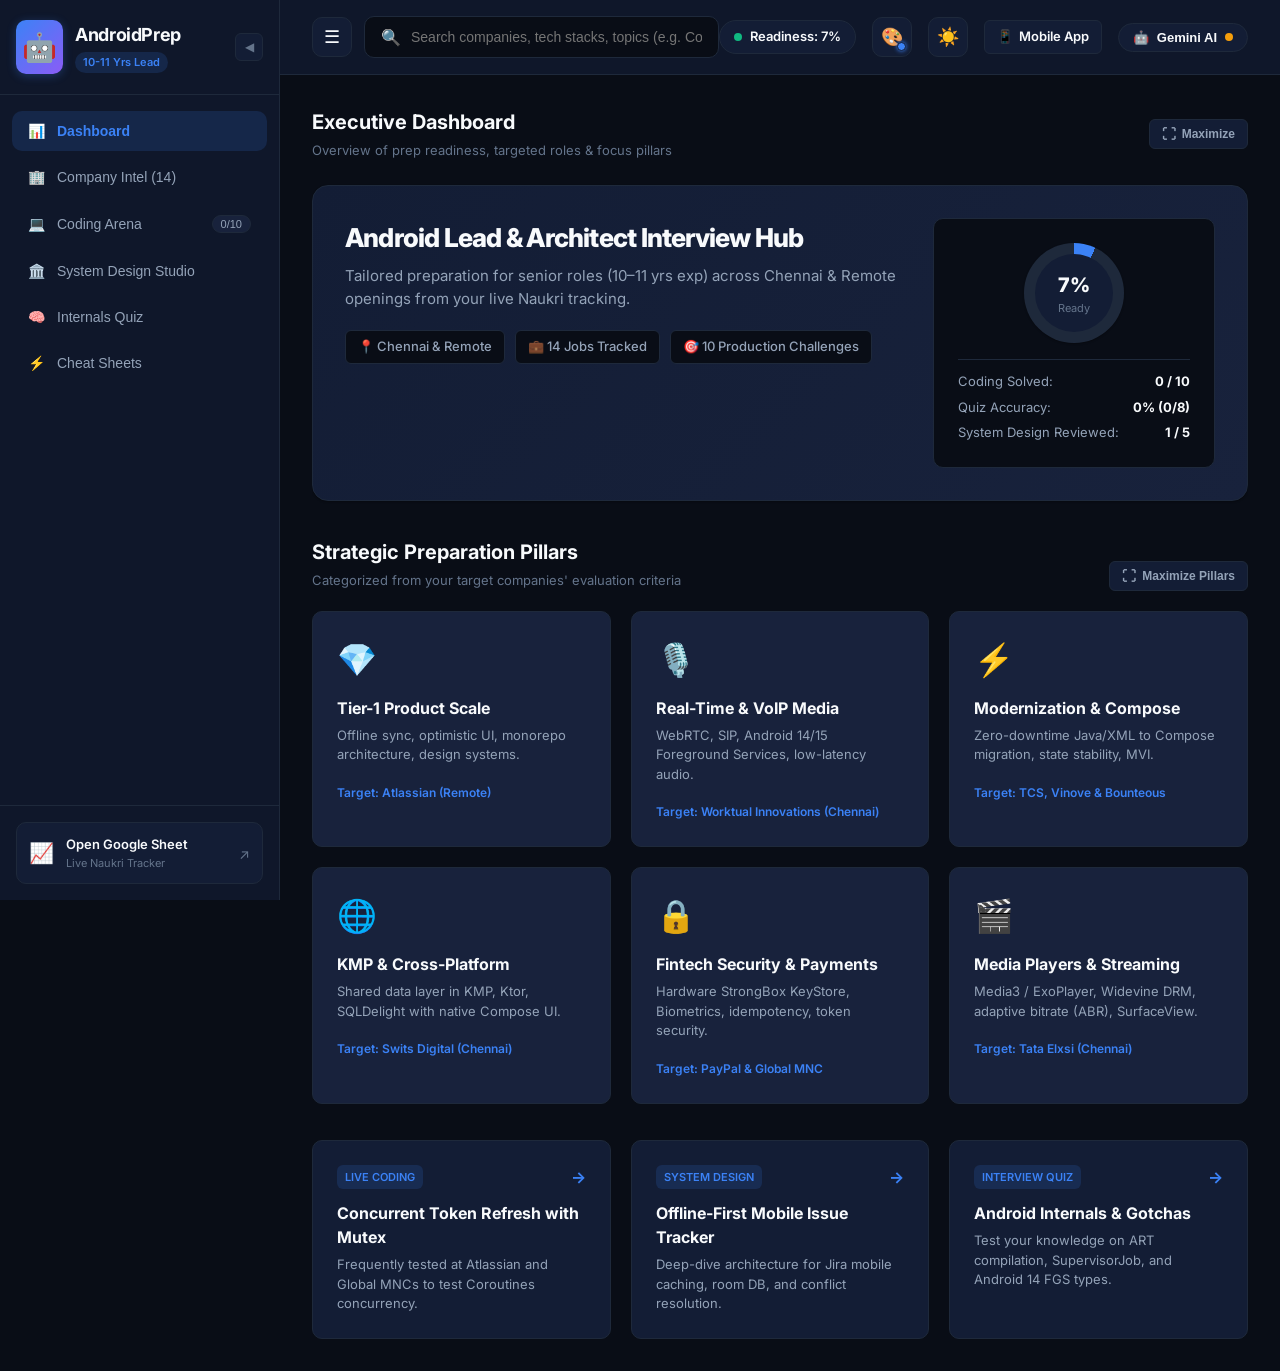
==== commit 9592e766: "feat(mobile): add dedicated mobile-only essential version with flashcards, cheats, and bottom sheet " ====
--- a/android_prep_app/index.html
+++ b/android_prep_app/index.html
@@ -4,7 +4,7 @@
   <meta charset="UTF-8">
   <meta name="viewport" content="width=device-width, initial-scale=1.0, viewport-fit=cover">
   <title>Android Lead & Staff Interview Prep Studio</title>
-  <link rel="stylesheet" href="styles.css?v=3">
+  <link rel="stylesheet" href="styles.css?v=1.0.3">
   <link rel="preconnect" href="https://fonts.googleapis.com">
   <link rel="preconnect" href="https://fonts.gstatic.com" crossorigin>
   <link href="https://fonts.googleapis.com/css2?family=Inter:wght@400;500;600;700;800&family=JetBrains+Mono:wght@400;500;700&display=swap" rel="stylesheet">
@@ -85,10 +85,15 @@
               <span class="badge badge-lead">10-11 Yrs Lead</span>
             </div>
           </div>
-          <a href="https://docs.google.com/spreadsheets/d/1YkA9gZH8PYWQV1GyPNQLYX9Eh6oAXiYPw1uWs2oLaDw/edit" target="_blank" rel="noopener noreferrer" class="mobile-sheet-btn" title="Open Google Sheet">
-            <span>📈 Sheet</span>
-            <span>↗</span>
-          </a>
+          <div style="display: flex; align-items: center; gap: 8px;">
+            <a href="mobile.html" class="mobile-app-badge-btn" title="Switch to Mobile Version">
+              <span>📱 Mobile</span>
+            </a>
+            <a href="https://docs.google.com/spreadsheets/d/1YkA9gZH8PYWQV1GyPNQLYX9Eh6oAXiYPw1uWs2oLaDw/edit" target="_blank" rel="noopener noreferrer" class="mobile-sheet-btn" title="Open Google Sheet">
+              <span>📈 Sheet</span>
+              <span>↗</span>
+            </a>
+          </div>
         </div>
 
         <div class="search-box">
@@ -148,6 +153,11 @@
           <button id="themeToggleBtn" class="icon-btn" title="Toggle Theme" aria-label="Toggle Dark/Light Mode" onclick="toggleTheme()">
             <span class="theme-icon">🌙</span>
           </button>
+
+          <a href="mobile.html" class="mobile-switch-link-btn" title="Open Mobile-Only Essential Version">
+            <span class="btn-icon">📱</span>
+            <span class="btn-label">Mobile App</span>
+          </a>
 
           <button id="geminiKeyBtn" class="ai-key-btn" title="Configure Gemini API Key (BYOK)" aria-label="Configure Gemini API Key" onclick="openGeminiModal()">
             <span class="ai-btn-icon">🤖</span>
@@ -552,8 +562,8 @@
   </dialog>
 
   <!-- Scripts -->
-  <script src="data.js?v=1.0.2"></script>
-  <script src="gemini-service.js?v=1.0.2"></script>
-  <script src="app.js?v=1.0.2"></script>
+  <script src="data.js?v=1.0.3"></script>
+  <script src="gemini-service.js?v=1.0.3"></script>
+  <script src="app.js?v=1.0.3"></script>
 </body>
 </html>
--- a/android_prep_app/styles.css
+++ b/android_prep_app/styles.css
@@ -1,5 +1,6 @@
 /* Modern CSS Variables & Theming */
-:root {
+:root,
+[data-theme="light"] {
   --font-sans: 'Inter', -apple-system, BlinkMacSystemFont, 'Segoe UI', Roboto, sans-serif;
   --font-mono: 'JetBrains Mono', 'Fira Code', monospace;
 
@@ -2762,6 +2763,41 @@
   color: var(--accent-primary);
 }
 
+.mobile-switch-link-btn {
+  display: inline-flex;
+  align-items: center;
+  gap: 6px;
+  background: var(--bg-surface);
+  border: 1px solid var(--border);
+  color: var(--text-primary);
+  padding: 6px 12px;
+  border-radius: var(--radius-sm);
+  font-size: 13px;
+  font-weight: 600;
+  text-decoration: none;
+  transition: var(--transition);
+}
+
+.mobile-switch-link-btn:hover {
+  background: var(--accent-light);
+  border-color: var(--accent-primary);
+  color: var(--accent-primary);
+}
+
+.mobile-app-badge-btn {
+  display: inline-flex;
+  align-items: center;
+  gap: 4px;
+  background: var(--accent-light);
+  border: 1px solid var(--accent-primary);
+  color: var(--accent-primary);
+  padding: 4px 8px;
+  border-radius: var(--radius-sm);
+  font-size: 11px;
+  font-weight: 700;
+  text-decoration: none;
+}
+
 .ai-status-indicator {
   width: 8px;
   height: 8px;
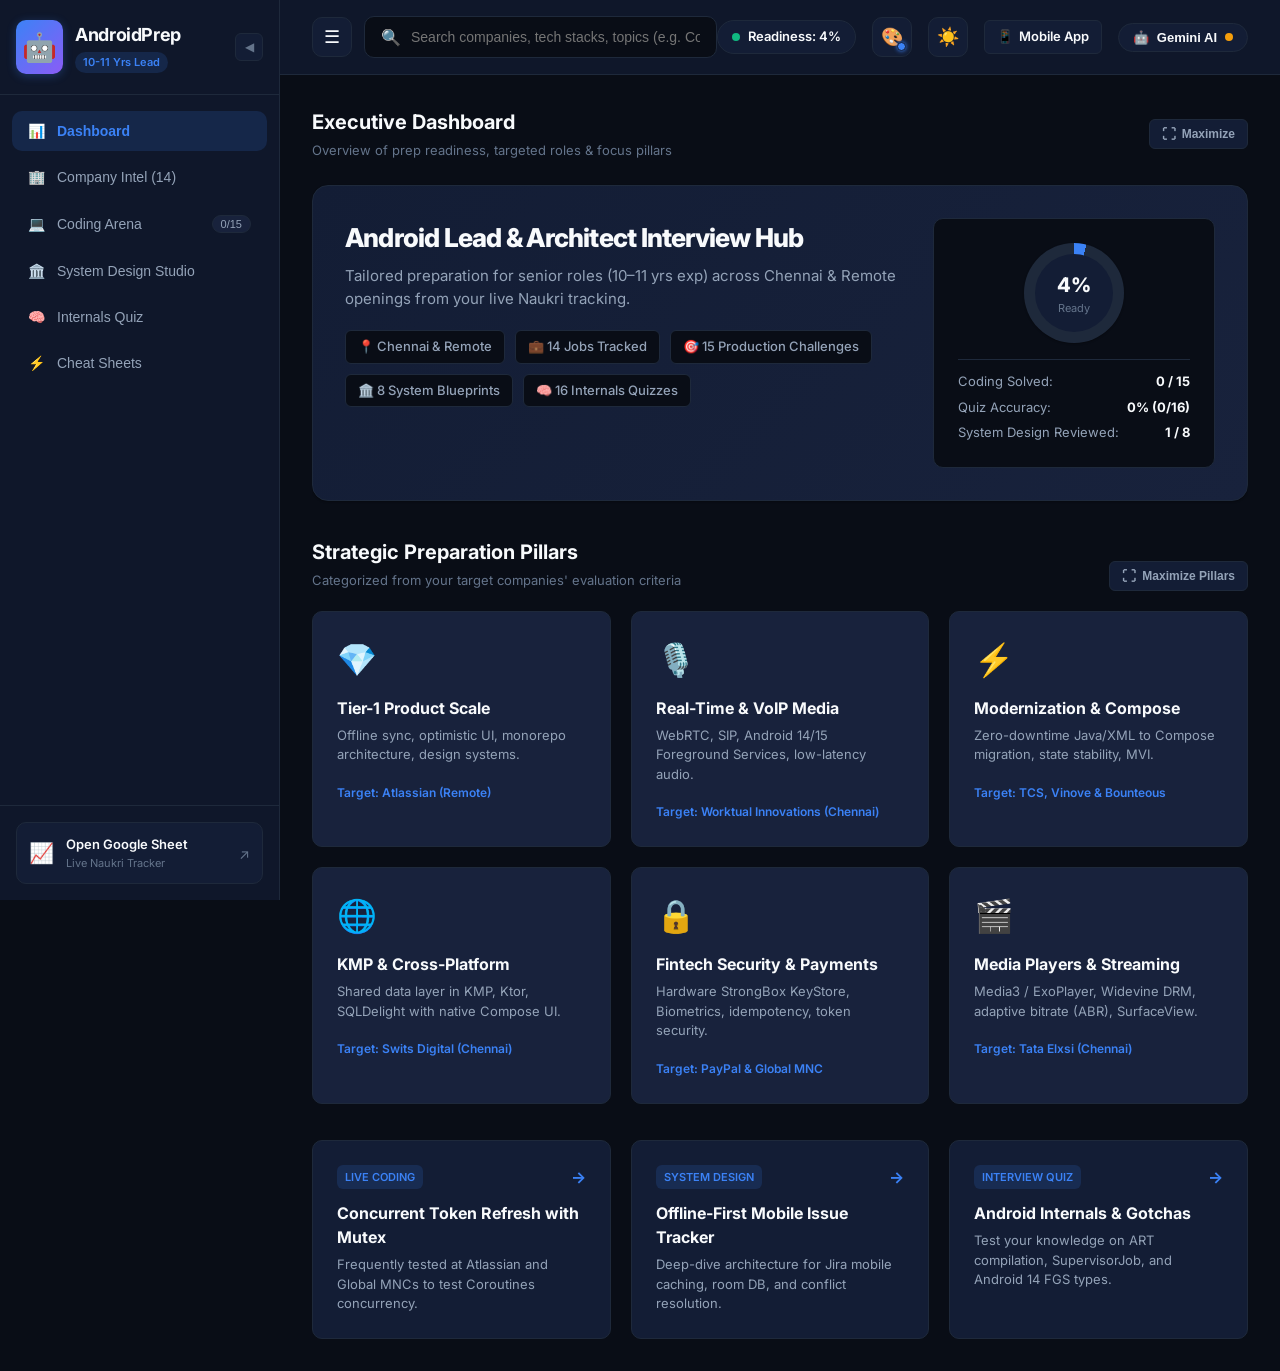
==== commit d75afb6e: "feat(prep): expand interview prep materials with 15 coding challenges, 8 system designs, 16 quizzes," ====
--- a/android_prep_app/index.html
+++ b/android_prep_app/index.html
@@ -190,7 +190,9 @@
               <div class="hero-tags">
                 <span class="tag">📍 Chennai & Remote</span>
                 <span class="tag" id="heroJobsCount">💼 14 Jobs Tracked</span>
-                <span class="tag">🎯 10 Production Challenges</span>
+                <span class="tag" id="heroChallengesCount">🎯 15 Production Challenges</span>
+                <span class="tag" id="heroHldCount">🏛️ 8 System Blueprints</span>
+                <span class="tag" id="heroQuizCount">🧠 16 Internals Quizzes</span>
               </div>
             </div>
             <div class="readiness-card">
@@ -327,18 +329,31 @@
               <h2 style="font-size: 20px; font-weight: 700;">Lead Coding Arena</h2>
               <span style="font-size: 13px; color: var(--text-muted);">Production Kotlin challenges: Concurrency, Coroutines, Custom Modifiers</span>
             </div>
-            <button class="section-maximize-btn" onclick="toggleMaximize('#codingView', 'Coding Arena')" title="Maximize Coding Arena View">
-              <span class="max-icon">⛶</span>
-              <span class="max-label">Maximize View</span>
-            </button>
-          </div>
-
-          <div class="coding-layout">
+            <div style="display: flex; gap: 8px; align-items: center; flex-wrap: wrap;">
+              <button id="toggleChallengeSidebarBtn" class="section-maximize-btn" onclick="toggleCodingSidebar()" title="Toggle Challenges Sidebar (Alt+C)">
+                <span class="toggle-side-icon">◀</span>
+                <span class="toggle-side-label">Collapse List</span>
+              </button>
+              <button class="section-maximize-btn" onclick="toggleMaximize('#codingView', 'Coding Arena')" title="Maximize Coding Arena View">
+                <span class="max-icon">⛶</span>
+                <span class="max-label">Maximize View</span>
+              </button>
+            </div>
+          </div>
+
+          <div class="coding-layout" id="codingLayout">
             <!-- Problem Selector Sidebar -->
-            <div class="challenge-sidebar">
+            <div class="challenge-sidebar" id="challengeSidebar">
               <div class="challenge-header">
-                <h3>Lead Coding Challenges</h3>
-                <span class="challenge-subtitle">Real-world production problems</span>
+                <div style="display: flex; justify-content: space-between; align-items: center; width: 100%;">
+                  <div class="challenge-header-text">
+                    <h3>Lead Coding Challenges</h3>
+                    <span class="challenge-subtitle">Real-world production problems</span>
+                  </div>
+                  <button id="innerCollapseChallengeBtn" class="sidebar-toggle-btn inner-collapse-challenge-btn" title="Collapse challenges list (Alt+C)" onclick="toggleCodingSidebar()" aria-label="Toggle challenge sidebar">
+                    <span class="toggle-icon">◀</span>
+                  </button>
+                </div>
               </div>
               <div class="challenge-list" id="challengeList">
                 <!-- Dynamically populated -->
@@ -483,6 +498,77 @@
                 <li><strong>Certificate Pinning:</strong> Configure pin sets in <code>res/xml/network_security_config.xml</code> with backup pins to avoid app breakage on cert expiry.</li>
                 <li><strong>Database Encryption:</strong> Use SQLCipher with Room DB, deriving the database encryption passphrase dynamically using Keystore.</li>
                 <li><strong>Root & Anti-Tamper:</strong> Check for test-keys build tags, su binaries, and implement Play Integrity API for server-side attestation.</li>
+              </ul>
+            </div>
+            <div class="cheat-card" id="cheatHld">
+              <div class="cheat-header">
+                <div style="display: flex; align-items: center; gap: 10px;">
+                  <span class="cheat-icon">🏛️</span>
+                  <h3>Mobile System Design & Scale Checklist</h3>
+                </div>
+                <button class="section-maximize-btn" onclick="toggleMaximize('#cheatHld', 'Mobile System Design & Scale Checklist')" title="Maximize Card to Declutter">
+                  <span class="max-icon">⛶</span>
+                </button>
+              </div>
+              <ul class="cheat-list">
+                <li><strong>Requirements & Scale:</strong> Always establish DAU, peak QPS, network latency envelopes, offline mutations, and battery budget upfront.</li>
+                <li><strong>Client Single Source of Truth:</strong> Presentation UI (Compose) solely observes Room SQLite Flow. Mutating actions append to SQLite first, then sync over WebSocket/HTTP.</li>
+                <li><strong>Conflict Resolution:</strong> Last-Write-Wins (LWW) with client-server timestamping, CRDTs for collaborative docs, or server-authoritative reconciliation with delta rollbacks.</li>
+                <li><strong>Graceful Degradation:</strong> Implement circuit breakers on HTTP 5xx, exponential jitter backoff, and WorkManager expedited tasks for persistent background sync.</li>
+              </ul>
+            </div>
+
+            <div class="cheat-card" id="cheatFlow">
+              <div class="cheat-header">
+                <div style="display: flex; align-items: center; gap: 10px;">
+                  <span class="cheat-icon">🌊</span>
+                  <h3>Kotlin Flow Operators & Concurrency Matrix</h3>
+                </div>
+                <button class="section-maximize-btn" onclick="toggleMaximize('#cheatFlow', 'Kotlin Flow Operators Matrix')" title="Maximize Card to Declutter">
+                  <span class="max-icon">⛶</span>
+                </button>
+              </div>
+              <ul class="cheat-list">
+                <li><strong>flatMapLatest vs flatMapMerge:</strong> <code>flatMapLatest</code> cancels previous upstream coroutines when new inputs emit (ideal for search autocomplete); <code>flatMapMerge</code> executes concurrently.</li>
+                <li><strong>buffer vs conflate:</strong> <code>buffer()</code> adds an async channel buffer between producer and consumer; <code>conflate()</code> drops intermediate values if collector is slow.</li>
+                <li><strong>debounce vs sample:</strong> <code>debounce(timeout)</code> emits only after a period of upstream inactivity; <code>sample(period)</code> emits latest value at regular periodic intervals.</li>
+                <li><strong>combine vs zip:</strong> <code>combine</code> emits whenever <em>either</em> flow updates using the latest from both; <code>zip</code> pairs emissions strictly 1-to-1 in lockstep.</li>
+              </ul>
+            </div>
+
+            <div class="cheat-card" id="cheatMemory">
+              <div class="cheat-header">
+                <div style="display: flex; align-items: center; gap: 10px;">
+                  <span class="cheat-icon">🧠</span>
+                  <h3>Memory Leaks, 16KB Pages & ART Internals</h3>
+                </div>
+                <button class="section-maximize-btn" onclick="toggleMaximize('#cheatMemory', 'Memory Leaks & ART Internals')" title="Maximize Card to Declutter">
+                  <span class="max-icon">⛶</span>
+                </button>
+              </div>
+              <ul class="cheat-list">
+                <li><strong>1MB Binder IPC Limit:</strong> Total pending IPC transactions across process cannot exceed ~1MB. Storing large lists or bitmaps in Intent/SavedStateHandle triggers <code>TransactionTooLargeException</code>.</li>
+                <li><strong>16 KB Page Alignment:</strong> Android 15 requires native C++ <code>.so</code> shared libraries to align ELF load segments to 16KB to prevent crashes on high-efficiency kernels.</li>
+                <li><strong>Bitmap Recycling & inBitmap:</strong> Use <code>BitmapFactory.Options.inBitmap</code> with an LRU BitmapPool to reuse existing memory buffers and avoid JVM GC pauses.</li>
+                <li><strong>Low Memory Killer (LMK):</strong> Android kills cached background processes based on <code>oom_adj_score</code>. Free in-memory caches inside <code>ComponentCallbacks2.onTrimMemory()</code>.</li>
+              </ul>
+            </div>
+
+            <div class="cheat-card" id="cheatModular">
+              <div class="cheat-header">
+                <div style="display: flex; align-items: center; gap: 10px;">
+                  <span class="cheat-icon">📦</span>
+                  <h3>Multi-Module Architecture & Dynamic Delivery</h3>
+                </div>
+                <button class="section-maximize-btn" onclick="toggleMaximize('#cheatModular', 'Multi-Module Architecture')" title="Maximize Card to Declutter">
+                  <span class="max-icon">⛶</span>
+                </button>
+              </div>
+              <ul class="cheat-list">
+                <li><strong>Decoupled Module Contracts:</strong> Split features into <code>:feature:name-api</code> (interfaces/contracts) and <code>:feature:name-impl</code> (implementation) to prevent circular dependency cycles.</li>
+                <li><strong>Play Feature Delivery (DFM):</strong> Package heavy, rarely-used modules (e.g. KYC scanner, video editor) as on-demand feature modules to reduce base APK download size.</li>
+                <li><strong>Dagger/Hilt Subgraphs:</strong> Root application component holds shared singletons (Network, DB); feature modules maintain isolated component lifetimes disposed on exit.</li>
+                <li><strong>Contract-Based Navigation:</strong> Navigate between modules using URI deep links or reflection-free service locator registries without compile-time module dependencies.</li>
               </ul>
             </div>
           </div>
--- a/android_prep_app/styles.css
+++ b/android_prep_app/styles.css
@@ -1413,6 +1413,7 @@
   align-items: start;
   min-width: 0;
   max-width: 100%;
+  transition: grid-template-columns 0.25s cubic-bezier(0.4, 0, 0.2, 1);
 }
 
 .challenge-sidebar {
@@ -1420,15 +1421,17 @@
   border: 1px solid var(--border);
   border-radius: var(--radius-lg);
   overflow: hidden;
+  transition: width 0.25s cubic-bezier(0.4, 0, 0.2, 1);
 }
 
 .challenge-header {
-  padding: 20px;
+  padding: 16px 20px;
   border-bottom: 1px solid var(--border);
 }
 
-.challenge-header h3 {
-  font-size: 16px;
+.challenge-header h3,
+.challenge-header-text h3 {
+  font-size: 15px;
   font-weight: 700;
 }
 
@@ -1437,16 +1440,29 @@
   color: var(--text-muted);
 }
 
+.inner-collapse-challenge-btn {
+  width: 28px;
+  height: 28px;
+  flex-shrink: 0;
+  display: flex;
+  align-items: center;
+  justify-content: center;
+}
+
 .challenge-list {
   display: flex;
   flex-direction: column;
 }
 
 .challenge-nav-item {
-  padding: 16px 20px;
+  display: flex;
+  align-items: flex-start;
+  gap: 12px;
+  padding: 14px 16px;
   border-bottom: 1px solid var(--border);
   cursor: pointer;
   transition: var(--transition);
+  position: relative;
 }
 
 .challenge-nav-item:last-child {
@@ -1462,10 +1478,16 @@
   border-left: 4px solid var(--accent-primary);
 }
 
+.challenge-nav-content {
+  flex: 1;
+  min-width: 0;
+}
+
 .challenge-nav-item h4 {
-  font-size: 14px;
+  font-size: 13.5px;
   font-weight: 600;
   margin-bottom: 4px;
+  line-height: 1.35;
 }
 
 .challenge-nav-meta {
@@ -1473,6 +1495,104 @@
   justify-content: space-between;
   font-size: 11px;
   color: var(--text-muted);
+}
+
+.challenge-num-badge {
+  display: inline-flex;
+  align-items: center;
+  justify-content: center;
+  width: 24px;
+  height: 24px;
+  border-radius: 50%;
+  background: var(--bg-card);
+  border: 1px solid var(--border);
+  font-size: 11px;
+  font-weight: 700;
+  color: var(--text-secondary);
+  flex-shrink: 0;
+  margin-top: 1px;
+  transition: var(--transition);
+}
+
+.challenge-nav-item.active .challenge-num-badge {
+  background: var(--accent-primary);
+  color: #ffffff;
+  border-color: var(--accent-primary);
+}
+
+.challenge-nav-item.solved .challenge-num-badge {
+  background: var(--success-light);
+  color: var(--success);
+  border-color: var(--success);
+}
+
+/* Collapsible Desktop Mode (>960px) */
+@media (min-width: 961px) {
+  .coding-layout.sidebar-collapsed {
+    grid-template-columns: 60px 1fr;
+    gap: 16px;
+  }
+
+  .coding-layout.sidebar-collapsed .challenge-sidebar {
+    width: 60px;
+  }
+
+  .coding-layout.sidebar-collapsed .challenge-header {
+    padding: 14px 6px;
+    justify-content: center;
+  }
+
+  .coding-layout.sidebar-collapsed .challenge-header-text {
+    display: none;
+  }
+
+  .coding-layout.sidebar-collapsed .inner-collapse-challenge-btn .toggle-icon {
+    transform: rotate(180deg);
+  }
+
+  .coding-layout.sidebar-collapsed .challenge-nav-item {
+    padding: 14px 6px;
+    justify-content: center;
+    border-left: none;
+  }
+
+  .coding-layout.sidebar-collapsed .challenge-nav-item.active {
+    background: var(--accent-light);
+    border-left: 3px solid var(--accent-primary);
+  }
+
+  .coding-layout.sidebar-collapsed .challenge-nav-content {
+    display: none;
+  }
+
+  /* Floating Tooltip in Collapsed View */
+  .coding-layout.sidebar-collapsed .challenge-nav-item::after {
+    content: attr(data-tooltip);
+    position: absolute;
+    left: calc(100% + 12px);
+    top: 50%;
+    transform: translateY(-50%) translateX(-4px);
+    background: var(--bg-card);
+    color: var(--text-primary);
+    border: 1px solid var(--border);
+    padding: 6px 12px;
+    border-radius: var(--radius-sm);
+    font-size: 12px;
+    font-weight: 500;
+    white-space: nowrap;
+    pointer-events: none;
+    opacity: 0;
+    visibility: hidden;
+    transition: opacity 0.15s ease, transform 0.15s ease;
+    box-shadow: var(--shadow-md);
+    z-index: 250;
+  }
+
+  .coding-layout.sidebar-collapsed .challenge-nav-item:hover::after {
+    opacity: 1;
+    visibility: visible;
+    transform: translateY(-50%) translateX(0);
+  }
 }
 
 .challenge-main {
@@ -2508,6 +2628,11 @@
   }
 
   /* Coding Arena Mobile: Swipeable Carousel for Challenges */
+  #toggleChallengeSidebarBtn,
+  .inner-collapse-challenge-btn {
+    display: none !important;
+  }
+
   .coding-layout {
     grid-template-columns: 1fr;
     gap: 14px;
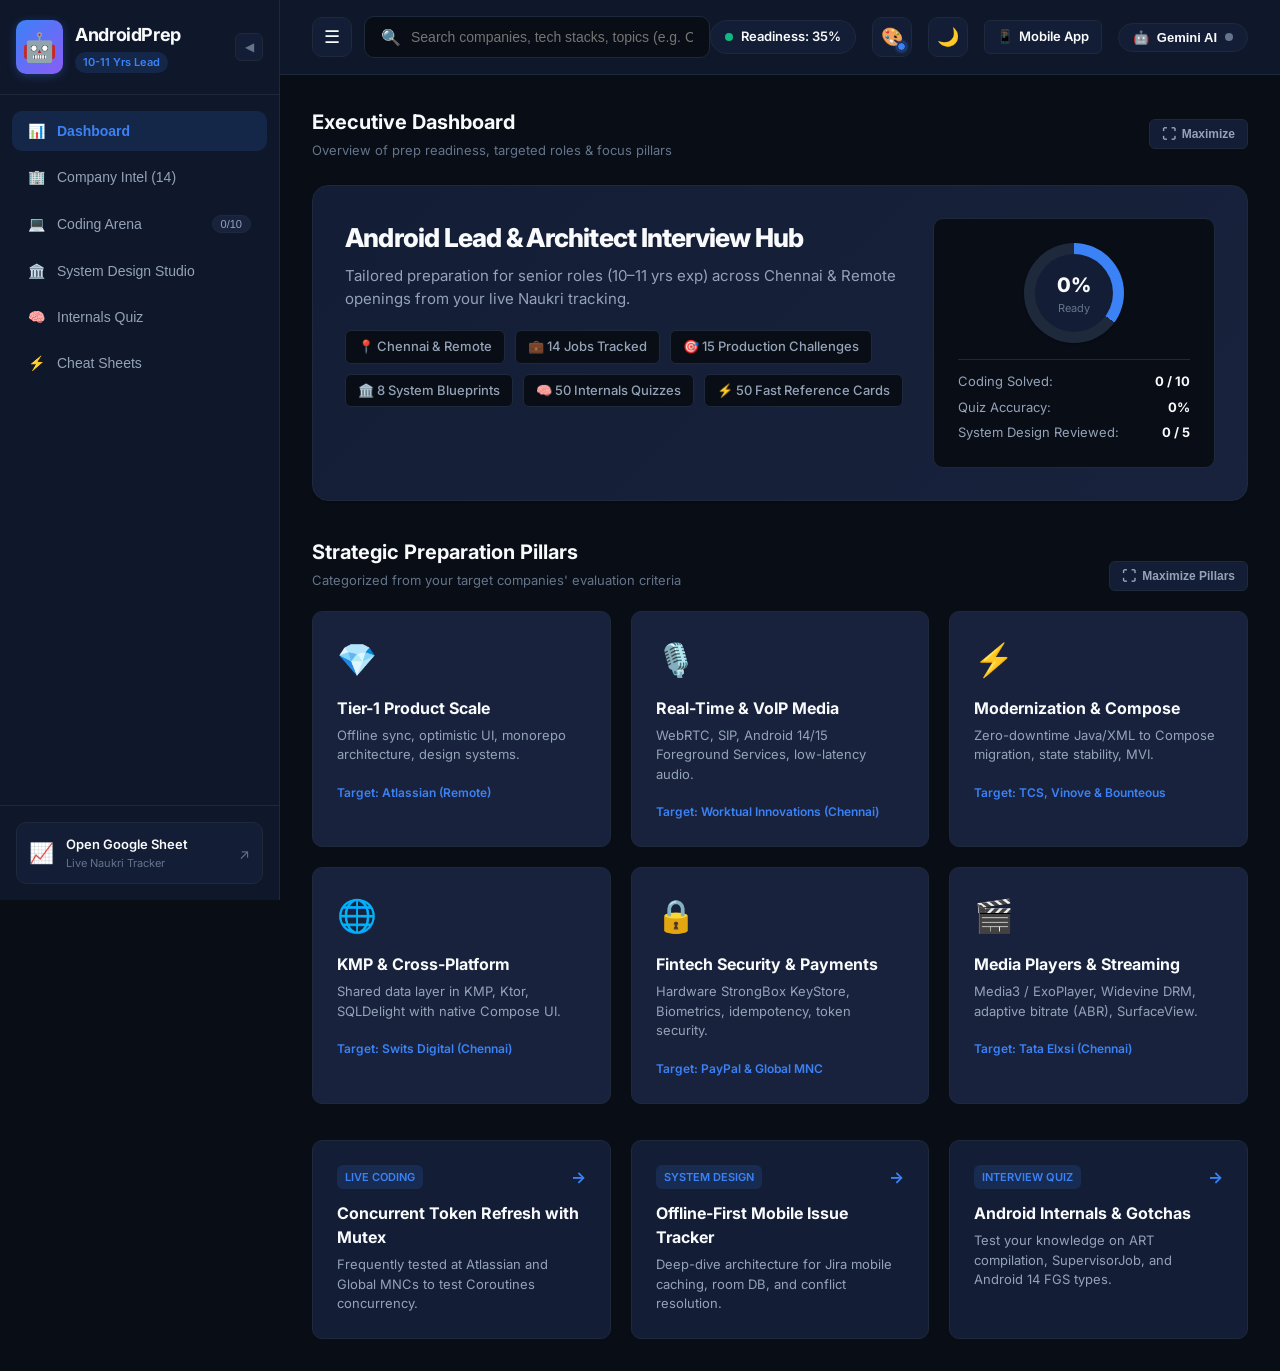
==== commit e2a83fd6: "feat(prep): expand curriculum to 50 scenario quiz questions and 50 lead engineer cheat sheet cards w" ====
--- a/android_prep_app/index.html
+++ b/android_prep_app/index.html
@@ -192,7 +192,8 @@
                 <span class="tag" id="heroJobsCount">💼 14 Jobs Tracked</span>
                 <span class="tag" id="heroChallengesCount">🎯 15 Production Challenges</span>
                 <span class="tag" id="heroHldCount">🏛️ 8 System Blueprints</span>
-                <span class="tag" id="heroQuizCount">🧠 16 Internals Quizzes</span>
+                <span class="tag" id="heroQuizCount">🧠 50 Internals Quizzes</span>
+                <span class="tag" id="heroCheatsCount">⚡ 50 Fast Reference Cards</span>
               </div>
             </div>
             <div class="readiness-card">
@@ -419,158 +420,37 @@
         <section id="cheatsheetView" class="view-panel">
           <div class="view-header">
             <div>
-              <h2>Lead Engineer Fast Reference Cards</h2>
-              <p>Key syntax, pitfalls, and architectural principles to review before an interview.</p>
-            </div>
-            <button class="section-maximize-btn" onclick="toggleMaximize('#cheatsheetView', 'Cheat Sheets Reference')" title="Maximize Cheat Sheets to Declutter">
-              <span class="max-icon">⛶</span>
-              <span class="max-label">Maximize</span>
-            </button>
-          </div>
-
-          <div class="cheatsheet-grid">
-            <div class="cheat-card" id="cheatCompose">
-              <div class="cheat-header">
-                <div style="display: flex; align-items: center; gap: 10px;">
-                  <span class="cheat-icon">🔄</span>
-                  <h3>Compose Stability & Skipping Rules</h3>
-                </div>
-                <button class="section-maximize-btn" onclick="toggleMaximize('#cheatCompose', 'Compose Stability & Skipping')" title="Maximize Card to Declutter">
-                  <span class="max-icon">⛶</span>
-                </button>
-              </div>
-              <ul class="cheat-list">
-                <li><strong>List&lt;T&gt; is UNSTABLE:</strong> Standard interfaces cannot guarantee immutability. Use <code>ImmutableList&lt;T&gt;</code> or annotate data classes with <code>@Immutable</code>.</li>
-                <li><strong>Unstable Lambdas:</strong> Inline lambdas recreate instances on every recomposition. Use <code>remember(key) { { action() } }</code> or method references.</li>
-                <li><strong>derivedStateOf:</strong> Use when an input state updates frequently (e.g., scroll pixels) but the UI only cares about a threshold (e.g., <code>offset > 50</code>).</li>
-                <li><strong>Phase Skipping:</strong> Defer state reads to Layout or Draw phase (using <code>Modifier.offset { ... }</code>) to bypass composition phase entirely.</li>
-              </ul>
-            </div>
-
-            <div class="cheat-card" id="cheatCoroutines">
-              <div class="cheat-header">
-                <div style="display: flex; align-items: center; gap: 10px;">
-                  <span class="cheat-icon">🧵</span>
-                  <h3>Coroutines & Structured Concurrency</h3>
-                </div>
-                <button class="section-maximize-btn" onclick="toggleMaximize('#cheatCoroutines', 'Coroutines & Structured Concurrency')" title="Maximize Card to Declutter">
-                  <span class="max-icon">⛶</span>
-                </button>
-              </div>
-              <ul class="cheat-list">
-                <li><strong>Job vs SupervisorJob:</strong> In standard <code>Job</code>, any child failure cancels the parent and siblings. <code>SupervisorJob</code> isolates failures to the failing child only.</li>
-                <li><strong>CoroutineExceptionHandler:</strong> Only works on top-level root coroutines launched with <code>launch</code>; ignored if passed to child coroutines.</li>
-                <li><strong>StateFlow vs SharedFlow:</strong> <code>StateFlow</code> always has an initial value, replays 1, and filters duplicates (distinctUntilChanged). <code>SharedFlow</code> is for one-time events without replay.</li>
-                <li><strong>Mutex vs Synchronized:</strong> Always use <code>Mutex.withLock</code> in coroutines to suspend rather than block OS threads.</li>
-              </ul>
-            </div>
-
-            <div class="cheat-card" id="cheatPlatform">
-              <div class="cheat-header">
-                <div style="display: flex; align-items: center; gap: 10px;">
-                  <span class="cheat-icon">📱</span>
-                  <h3>Android 14 & 15 Platform Changes</h3>
-                </div>
-                <button class="section-maximize-btn" onclick="toggleMaximize('#cheatPlatform', 'Android 14 & 15 Platform Changes')" title="Maximize Card to Declutter">
-                  <span class="max-icon">⛶</span>
-                </button>
-              </div>
-              <ul class="cheat-list">
-                <li><strong>Strict FGS Types:</strong> Foreground Services MUST declare explicit <code>foregroundServiceType</code> in both AndroidManifest and in <code>startForeground()</code>.</li>
-                <li><strong>16 KB Page Size:</strong> Android 15 introduces 16 KB memory page size support. Native C++/JNI libraries must be recompiled with 16KB alignment.</li>
-                <li><strong>Predictive Back Animation:</strong> Requires <code>android:enableOnBackInvokedCallback="true"</code> and migrating to <code>BackHandler</code> in Compose.</li>
-                <li><strong>Doze & App Standby:</strong> Network requests during Doze require high-priority FCM messages or expedited WorkManager jobs.</li>
-              </ul>
-            </div>
-
-            <div class="cheat-card" id="cheatSecurity">
-              <div class="cheat-header">
-                <div style="display: flex; align-items: center; gap: 10px;">
-                  <span class="cheat-icon">🛡️</span>
-                  <h3>OWASP Mobile Top 10 Security Checklist</h3>
-                </div>
-                <button class="section-maximize-btn" onclick="toggleMaximize('#cheatSecurity', 'OWASP Mobile Top 10 Security')" title="Maximize Card to Declutter">
-                  <span class="max-icon">⛶</span>
-                </button>
-              </div>
-              <ul class="cheat-list">
-                <li><strong>Android Keystore:</strong> Generate cryptographic AES-GCM keys inside hardware-backed TEE / StrongBox; never hardcode salt or keys in source code.</li>
-                <li><strong>Certificate Pinning:</strong> Configure pin sets in <code>res/xml/network_security_config.xml</code> with backup pins to avoid app breakage on cert expiry.</li>
-                <li><strong>Database Encryption:</strong> Use SQLCipher with Room DB, deriving the database encryption passphrase dynamically using Keystore.</li>
-                <li><strong>Root & Anti-Tamper:</strong> Check for test-keys build tags, su binaries, and implement Play Integrity API for server-side attestation.</li>
-              </ul>
-            </div>
-            <div class="cheat-card" id="cheatHld">
-              <div class="cheat-header">
-                <div style="display: flex; align-items: center; gap: 10px;">
-                  <span class="cheat-icon">🏛️</span>
-                  <h3>Mobile System Design & Scale Checklist</h3>
-                </div>
-                <button class="section-maximize-btn" onclick="toggleMaximize('#cheatHld', 'Mobile System Design & Scale Checklist')" title="Maximize Card to Declutter">
-                  <span class="max-icon">⛶</span>
-                </button>
-              </div>
-              <ul class="cheat-list">
-                <li><strong>Requirements & Scale:</strong> Always establish DAU, peak QPS, network latency envelopes, offline mutations, and battery budget upfront.</li>
-                <li><strong>Client Single Source of Truth:</strong> Presentation UI (Compose) solely observes Room SQLite Flow. Mutating actions append to SQLite first, then sync over WebSocket/HTTP.</li>
-                <li><strong>Conflict Resolution:</strong> Last-Write-Wins (LWW) with client-server timestamping, CRDTs for collaborative docs, or server-authoritative reconciliation with delta rollbacks.</li>
-                <li><strong>Graceful Degradation:</strong> Implement circuit breakers on HTTP 5xx, exponential jitter backoff, and WorkManager expedited tasks for persistent background sync.</li>
-              </ul>
-            </div>
-
-            <div class="cheat-card" id="cheatFlow">
-              <div class="cheat-header">
-                <div style="display: flex; align-items: center; gap: 10px;">
-                  <span class="cheat-icon">🌊</span>
-                  <h3>Kotlin Flow Operators & Concurrency Matrix</h3>
-                </div>
-                <button class="section-maximize-btn" onclick="toggleMaximize('#cheatFlow', 'Kotlin Flow Operators Matrix')" title="Maximize Card to Declutter">
-                  <span class="max-icon">⛶</span>
-                </button>
-              </div>
-              <ul class="cheat-list">
-                <li><strong>flatMapLatest vs flatMapMerge:</strong> <code>flatMapLatest</code> cancels previous upstream coroutines when new inputs emit (ideal for search autocomplete); <code>flatMapMerge</code> executes concurrently.</li>
-                <li><strong>buffer vs conflate:</strong> <code>buffer()</code> adds an async channel buffer between producer and consumer; <code>conflate()</code> drops intermediate values if collector is slow.</li>
-                <li><strong>debounce vs sample:</strong> <code>debounce(timeout)</code> emits only after a period of upstream inactivity; <code>sample(period)</code> emits latest value at regular periodic intervals.</li>
-                <li><strong>combine vs zip:</strong> <code>combine</code> emits whenever <em>either</em> flow updates using the latest from both; <code>zip</code> pairs emissions strictly 1-to-1 in lockstep.</li>
-              </ul>
-            </div>
-
-            <div class="cheat-card" id="cheatMemory">
-              <div class="cheat-header">
-                <div style="display: flex; align-items: center; gap: 10px;">
-                  <span class="cheat-icon">🧠</span>
-                  <h3>Memory Leaks, 16KB Pages & ART Internals</h3>
-                </div>
-                <button class="section-maximize-btn" onclick="toggleMaximize('#cheatMemory', 'Memory Leaks & ART Internals')" title="Maximize Card to Declutter">
-                  <span class="max-icon">⛶</span>
-                </button>
-              </div>
-              <ul class="cheat-list">
-                <li><strong>1MB Binder IPC Limit:</strong> Total pending IPC transactions across process cannot exceed ~1MB. Storing large lists or bitmaps in Intent/SavedStateHandle triggers <code>TransactionTooLargeException</code>.</li>
-                <li><strong>16 KB Page Alignment:</strong> Android 15 requires native C++ <code>.so</code> shared libraries to align ELF load segments to 16KB to prevent crashes on high-efficiency kernels.</li>
-                <li><strong>Bitmap Recycling & inBitmap:</strong> Use <code>BitmapFactory.Options.inBitmap</code> with an LRU BitmapPool to reuse existing memory buffers and avoid JVM GC pauses.</li>
-                <li><strong>Low Memory Killer (LMK):</strong> Android kills cached background processes based on <code>oom_adj_score</code>. Free in-memory caches inside <code>ComponentCallbacks2.onTrimMemory()</code>.</li>
-              </ul>
-            </div>
-
-            <div class="cheat-card" id="cheatModular">
-              <div class="cheat-header">
-                <div style="display: flex; align-items: center; gap: 10px;">
-                  <span class="cheat-icon">📦</span>
-                  <h3>Multi-Module Architecture & Dynamic Delivery</h3>
-                </div>
-                <button class="section-maximize-btn" onclick="toggleMaximize('#cheatModular', 'Multi-Module Architecture')" title="Maximize Card to Declutter">
-                  <span class="max-icon">⛶</span>
-                </button>
-              </div>
-              <ul class="cheat-list">
-                <li><strong>Decoupled Module Contracts:</strong> Split features into <code>:feature:name-api</code> (interfaces/contracts) and <code>:feature:name-impl</code> (implementation) to prevent circular dependency cycles.</li>
-                <li><strong>Play Feature Delivery (DFM):</strong> Package heavy, rarely-used modules (e.g. KYC scanner, video editor) as on-demand feature modules to reduce base APK download size.</li>
-                <li><strong>Dagger/Hilt Subgraphs:</strong> Root application component holds shared singletons (Network, DB); feature modules maintain isolated component lifetimes disposed on exit.</li>
-                <li><strong>Contract-Based Navigation:</strong> Navigate between modules using URI deep links or reflection-free service locator registries without compile-time module dependencies.</li>
-              </ul>
-            </div>
+              <h2>Lead Engineer Fast Reference Cards (50 Topics)</h2>
+              <p>Comprehensive syntax, traps, and architectural principles across 50 senior mobile engineering topics.</p>
+            </div>
+            <div style="display: flex; gap: 10px; align-items: center; flex-wrap: wrap;">
+              <div class="filter-controls">
+                <select id="desktopCheatCategoryFilter" class="select-dropdown" onchange="filterDesktopCheats()">
+                  <option value="all">All Topics (50 Cards)</option>
+                  <option value="coroutines">🧵 Coroutines & Flow (8)</option>
+                  <option value="compose">🎨 Jetpack Compose (9)</option>
+                  <option value="platform">📱 Android Platform & OS (9)</option>
+                  <option value="architecture">🏛️ Architecture & System Design (9)</option>
+                  <option value="performance">⚡ Performance, Memory & Storage (8)</option>
+                  <option value="security">🛡️ Security & Cryptography (7)</option>
+                </select>
+              </div>
+              <button class="section-maximize-btn" onclick="toggleMaximize('#cheatsheetView', 'Cheat Sheets Reference (50 Topics)')" title="Maximize Cheat Sheets to Declutter">
+                <span class="max-icon">⛶</span>
+                <span class="max-label">Maximize</span>
+              </button>
+            </div>
+          </div>
+
+          <div style="margin-bottom: 20px;">
+            <div style="position: relative; max-width: 520px;">
+              <input type="text" id="desktopCheatSearch" class="search-input" placeholder="Search 50 topics (e.g. Mutex, 16KB, Binder, WAL, Paging)..." oninput="filterDesktopCheats()" style="width: 100%; padding: 10px 14px 10px 38px; border-radius: var(--radius-md); border: 1px solid var(--border); background: var(--bg-card); color: var(--text-primary); font-size: 14px;">
+              <span style="position: absolute; left: 12px; top: 50%; transform: translateY(-50%); opacity: 0.5;">🔍</span>
+            </div>
+          </div>
+
+          <div class="cheatsheet-grid" id="desktopCheatsheetGrid">
+            <!-- Rendered dynamically by app.js from APP_DATA.cheatSheets -->
           </div>
         </section>
 
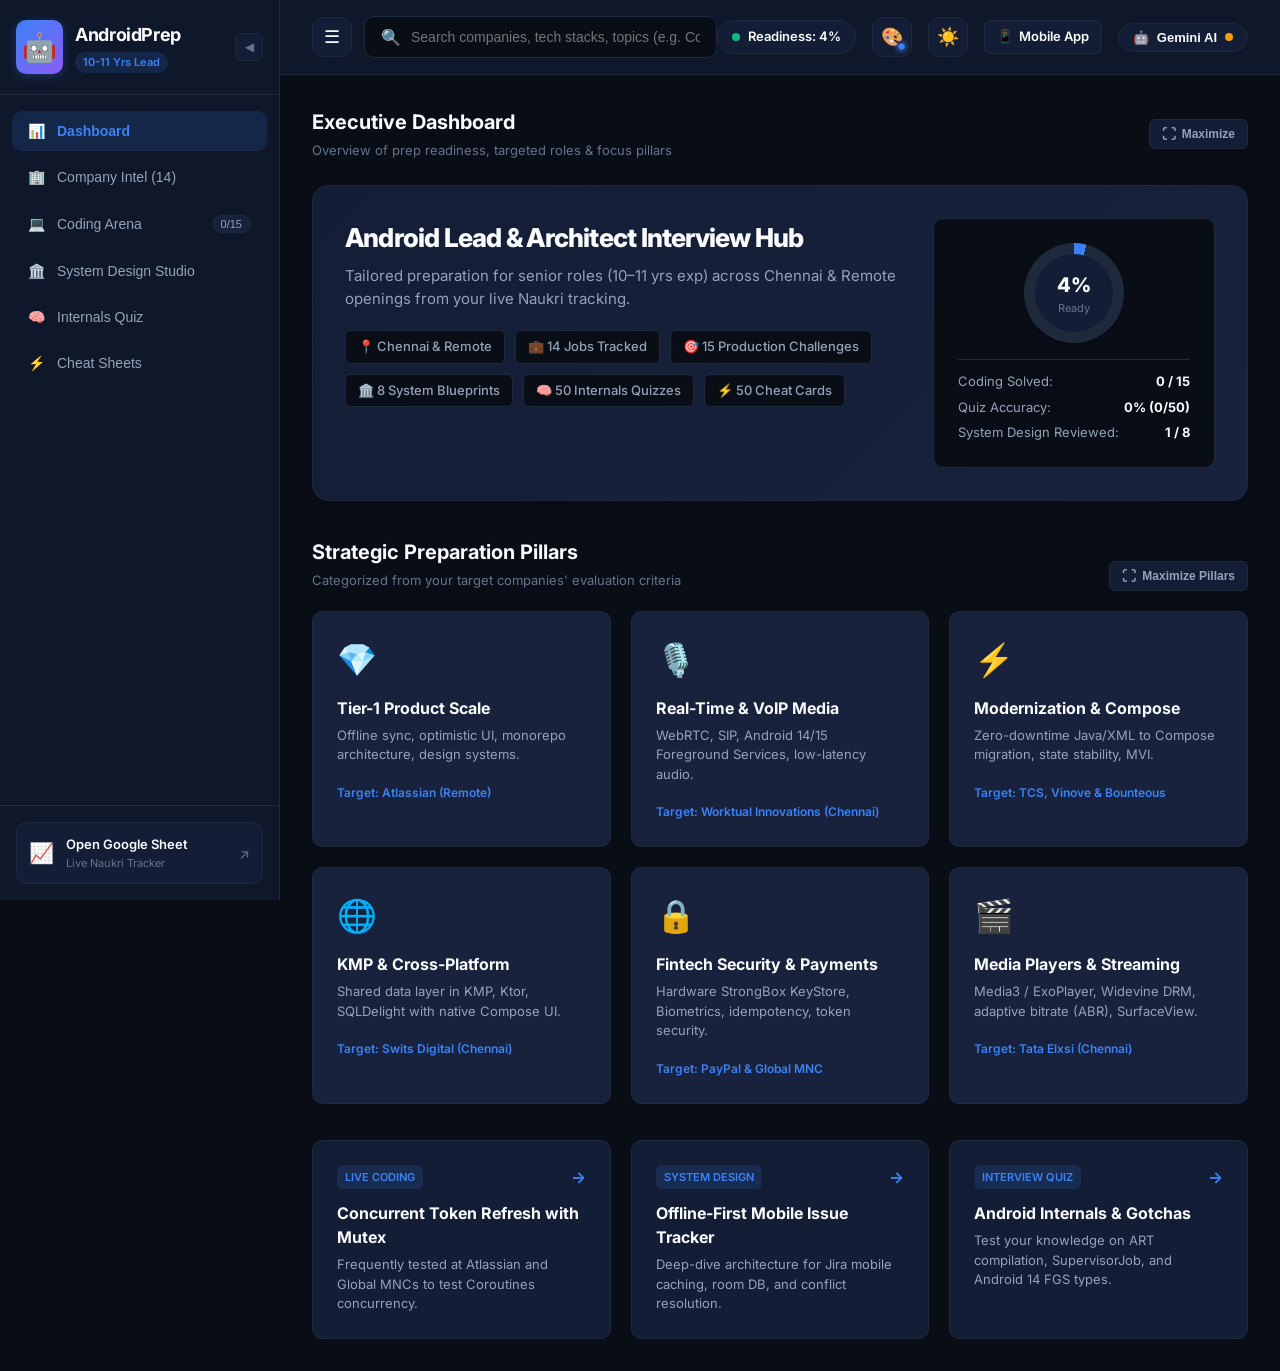
==== commit 73ffda62: "fix(syntax): escape quotes in q41 data.js, wrap password input in form, and bump cache-buster v=1.0." ====
--- a/android_prep_app/index.html
+++ b/android_prep_app/index.html
@@ -490,29 +490,31 @@
           </div>
         </div>
 
-        <div class="ai-form-group">
-          <label for="geminiApiKeyInput">
-            <strong>Gemini API Key:</strong>
-            <a href="https://aistudio.google.com/app/apikey" target="_blank" rel="noopener noreferrer" class="ext-link">
-              Get Free Key from Google AI Studio ↗
-            </a>
-          </label>
-          <div class="ai-input-wrapper">
-            <input type="password" id="geminiApiKeyInput" placeholder="AIzaSy..." autocomplete="off" spellcheck="false">
-            <button type="button" class="btn-toggle-eye" id="toggleApiKeyVisibility" title="Show / Hide Key">👁️</button>
-          </div>
-          <span class="input-hint" id="apiKeyStatusHint">No key configured.</span>
-        </div>
-
-        <div class="ai-form-group">
-          <label for="geminiModelSelect"><strong>Gemini Model:</strong></label>
-          <select id="geminiModelSelect" class="ai-select">
-            <option value="gemini-2.5-flash-lite">Gemini 2.5 Flash Lite (Recommended - Fast & Stable)</option>
-            <option value="gemini-3-flash-preview">Gemini 3 Flash Preview (Next-Gen)</option>
-            <option value="gemini-3.8-flash">Gemini 3.8 Flash (High Capability)</option>
-            <option value="gemini-flash-latest">Gemini Flash Latest</option>
-          </select>
-        </div>
+        <form id="geminiApiKeyForm" onsubmit="event.preventDefault();" autocomplete="off">
+          <div class="ai-form-group">
+            <label for="geminiApiKeyInput">
+              <strong>Gemini API Key:</strong>
+              <a href="https://aistudio.google.com/app/apikey" target="_blank" rel="noopener noreferrer" class="ext-link">
+                Get Free Key from Google AI Studio ↗
+              </a>
+            </label>
+            <div class="ai-input-wrapper">
+              <input type="password" id="geminiApiKeyInput" placeholder="AIzaSy..." autocomplete="off" spellcheck="false">
+              <button type="button" class="btn-toggle-eye" id="toggleApiKeyVisibility" title="Show / Hide Key">👁️</button>
+            </div>
+            <span class="input-hint" id="apiKeyStatusHint">No key configured.</span>
+          </div>
+
+          <div class="ai-form-group">
+            <label for="geminiModelSelect"><strong>Gemini Model:</strong></label>
+            <select id="geminiModelSelect" class="ai-select">
+              <option value="gemini-2.5-flash-lite">Gemini 2.5 Flash Lite (Recommended - Fast & Stable)</option>
+              <option value="gemini-3-flash-preview">Gemini 3 Flash Preview (Next-Gen)</option>
+              <option value="gemini-3.8-flash">Gemini 3.8 Flash (High Capability)</option>
+              <option value="gemini-flash-latest">Gemini Flash Latest</option>
+            </select>
+          </div>
+        </form>
 
         <div id="geminiTestResult" class="ai-test-result" style="display: none;"></div>
       </div>
@@ -528,8 +530,8 @@
   </dialog>
 
   <!-- Scripts -->
-  <script src="data.js?v=1.0.3"></script>
-  <script src="gemini-service.js?v=1.0.3"></script>
-  <script src="app.js?v=1.0.3"></script>
+  <script src="data.js?v=1.0.4"></script>
+  <script src="gemini-service.js?v=1.0.4"></script>
+  <script src="app.js?v=1.0.4"></script>
 </body>
 </html>
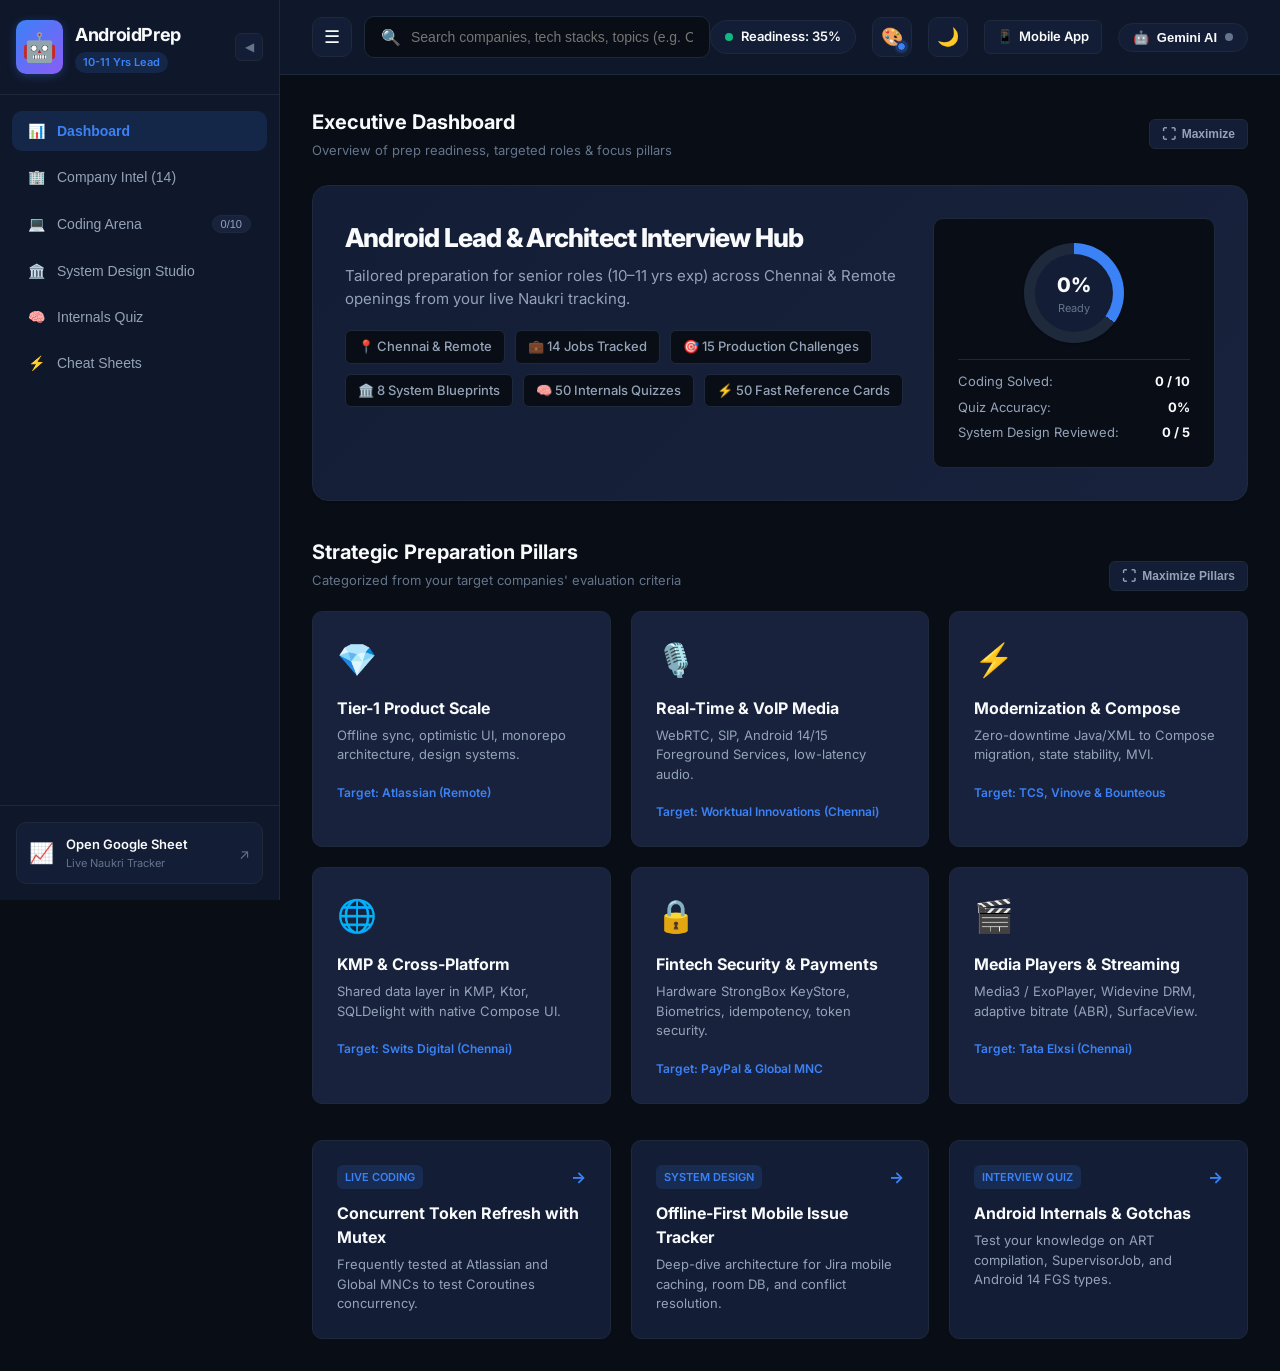
==== commit dac0f871: "feat(coding-arena): add important coding syntax mode with quick copy and view toggle" ====
--- a/android_prep_app/index.html
+++ b/android_prep_app/index.html
@@ -4,7 +4,7 @@
   <meta charset="UTF-8">
   <meta name="viewport" content="width=device-width, initial-scale=1.0, viewport-fit=cover">
   <title>Android Lead & Staff Interview Prep Studio</title>
-  <link rel="stylesheet" href="styles.css?v=1.0.3">
+  <link rel="stylesheet" href="styles.css?v=1.0.5">
   <link rel="preconnect" href="https://fonts.googleapis.com">
   <link rel="preconnect" href="https://fonts.gstatic.com" crossorigin>
   <link href="https://fonts.googleapis.com/css2?family=Inter:wght@400;500;600;700;800&family=JetBrains+Mono:wght@400;500;700&display=swap" rel="stylesheet">
@@ -530,8 +530,8 @@
   </dialog>
 
   <!-- Scripts -->
-  <script src="data.js?v=1.0.4"></script>
-  <script src="gemini-service.js?v=1.0.4"></script>
-  <script src="app.js?v=1.0.4"></script>
+  <script src="data.js?v=1.0.5"></script>
+  <script src="gemini-service.js?v=1.0.5"></script>
+  <script src="app.js?v=1.0.5"></script>
 </body>
 </html>
--- a/android_prep_app/styles.css
+++ b/android_prep_app/styles.css
@@ -1735,6 +1735,201 @@
   white-space: pre;
 }
 
+/* ==========================================================================
+   ⚡ Coding Arena Focused "Important Syntax" View Styles
+   ========================================================================== */
+.syntax-view-toggle {
+  display: inline-flex;
+  align-items: center;
+  background: rgba(0, 0, 0, 0.28);
+  border: 1px solid rgba(255, 255, 255, 0.12);
+  border-radius: 20px;
+  padding: 2px;
+  gap: 2px;
+}
+
+.syntax-toggle-btn {
+  background: transparent;
+  border: none;
+  color: #94a3b8;
+  font-size: 11.5px;
+  font-weight: 600;
+  padding: 4px 12px;
+  border-radius: 16px;
+  cursor: pointer;
+  transition: all 0.2s ease;
+  white-space: nowrap;
+  font-family: var(--font-sans);
+}
+
+.syntax-toggle-btn:hover {
+  color: #f8fafc;
+}
+
+.syntax-toggle-btn.active {
+  background: var(--accent-primary);
+  color: #ffffff;
+  box-shadow: 0 2px 6px rgba(0, 0, 0, 0.3);
+}
+
+.syntax-cards-wrapper {
+  padding: 16px;
+  display: flex;
+  flex-direction: column;
+  gap: 16px;
+}
+
+.syntax-banner {
+  display: flex;
+  justify-content: space-between;
+  align-items: center;
+  gap: 12px;
+  padding: 12px 16px;
+  background: linear-gradient(90deg, rgba(59, 130, 246, 0.12), rgba(16, 185, 129, 0.08));
+  border: 1px solid rgba(59, 130, 246, 0.25);
+  border-radius: var(--radius-sm);
+  font-size: 12.5px;
+  color: var(--text-secondary);
+}
+
+.syntax-banner-info {
+  display: flex;
+  align-items: center;
+  gap: 10px;
+}
+
+.syntax-banner-icon {
+  font-size: 18px;
+  color: #facc15;
+  flex-shrink: 0;
+}
+
+.btn-outline-subtle {
+  background: rgba(255, 255, 255, 0.06);
+  border: 1px solid rgba(255, 255, 255, 0.15);
+  color: var(--text-primary);
+  border-radius: var(--radius-sm);
+  padding: 5px 12px;
+  font-size: 11.5px;
+  font-weight: 600;
+  cursor: pointer;
+  white-space: nowrap;
+  transition: all 0.2s ease;
+}
+
+.btn-outline-subtle:hover {
+  background: rgba(255, 255, 255, 0.14);
+  border-color: rgba(255, 255, 255, 0.3);
+  color: #ffffff;
+}
+
+.syntax-cards-grid {
+  display: flex;
+  flex-direction: column;
+  gap: 16px;
+}
+
+.syntax-card {
+  background: rgba(15, 23, 42, 0.7);
+  border: 1px solid rgba(255, 255, 255, 0.1);
+  border-radius: var(--radius-md);
+  overflow: hidden;
+  box-shadow: 0 4px 14px rgba(0, 0, 0, 0.25);
+  transition: border-color 0.2s ease, transform 0.2s ease;
+}
+
+.syntax-card:hover {
+  border-color: rgba(59, 130, 246, 0.45);
+}
+
+.syntax-card-top {
+  display: flex;
+  justify-content: space-between;
+  align-items: center;
+  padding: 10px 16px;
+  background: rgba(255, 255, 255, 0.03);
+  border-bottom: 1px solid rgba(255, 255, 255, 0.06);
+}
+
+.syntax-title-group {
+  display: flex;
+  align-items: center;
+  gap: 8px;
+  flex-wrap: wrap;
+}
+
+.syntax-badge {
+  font-size: 10px;
+  font-weight: 700;
+  text-transform: uppercase;
+  letter-spacing: 0.5px;
+  padding: 2px 7px;
+  border-radius: 4px;
+  background: var(--accent-light);
+  color: var(--accent-primary);
+  border: 1px solid rgba(59, 130, 246, 0.3);
+}
+
+.syntax-card-title {
+  margin: 0;
+  font-size: 13.5px;
+  font-weight: 600;
+  color: var(--text-primary);
+}
+
+.syntax-copy-btn {
+  background: rgba(255, 255, 255, 0.07);
+  border: 1px solid rgba(255, 255, 255, 0.14);
+  color: #cbd5e1;
+  padding: 4px 10px;
+  font-size: 11px;
+  font-weight: 600;
+  border-radius: 4px;
+  cursor: pointer;
+  transition: all 0.2s ease;
+}
+
+.syntax-copy-btn:hover {
+  background: rgba(255, 255, 255, 0.16);
+  color: #ffffff;
+}
+
+.syntax-code-display {
+  margin: 0;
+  padding: 14px 18px;
+  font-family: var(--font-mono);
+  font-size: 12.5px;
+  line-height: 1.6;
+  color: #f8fafc;
+  background: rgba(0, 0, 0, 0.38);
+  overflow-x: auto;
+  white-space: pre;
+}
+
+.syntax-takeaway-box {
+  display: flex;
+  align-items: flex-start;
+  gap: 8px;
+  padding: 10px 16px;
+  background: rgba(16, 185, 129, 0.07);
+  border-top: 1px solid rgba(16, 185, 129, 0.18);
+  font-size: 12px;
+  color: var(--text-secondary);
+  line-height: 1.5;
+}
+
+.takeaway-icon {
+  font-size: 14px;
+  flex-shrink: 0;
+  margin-top: 1px;
+}
+
+.syntax-footer-actions {
+  display: flex;
+  justify-content: center;
+  padding: 6px 0;
+}
+
 /* Architectural Deep-Dive Dedicated Styles */
 .deep-dive-wrapper {
   display: flex;
